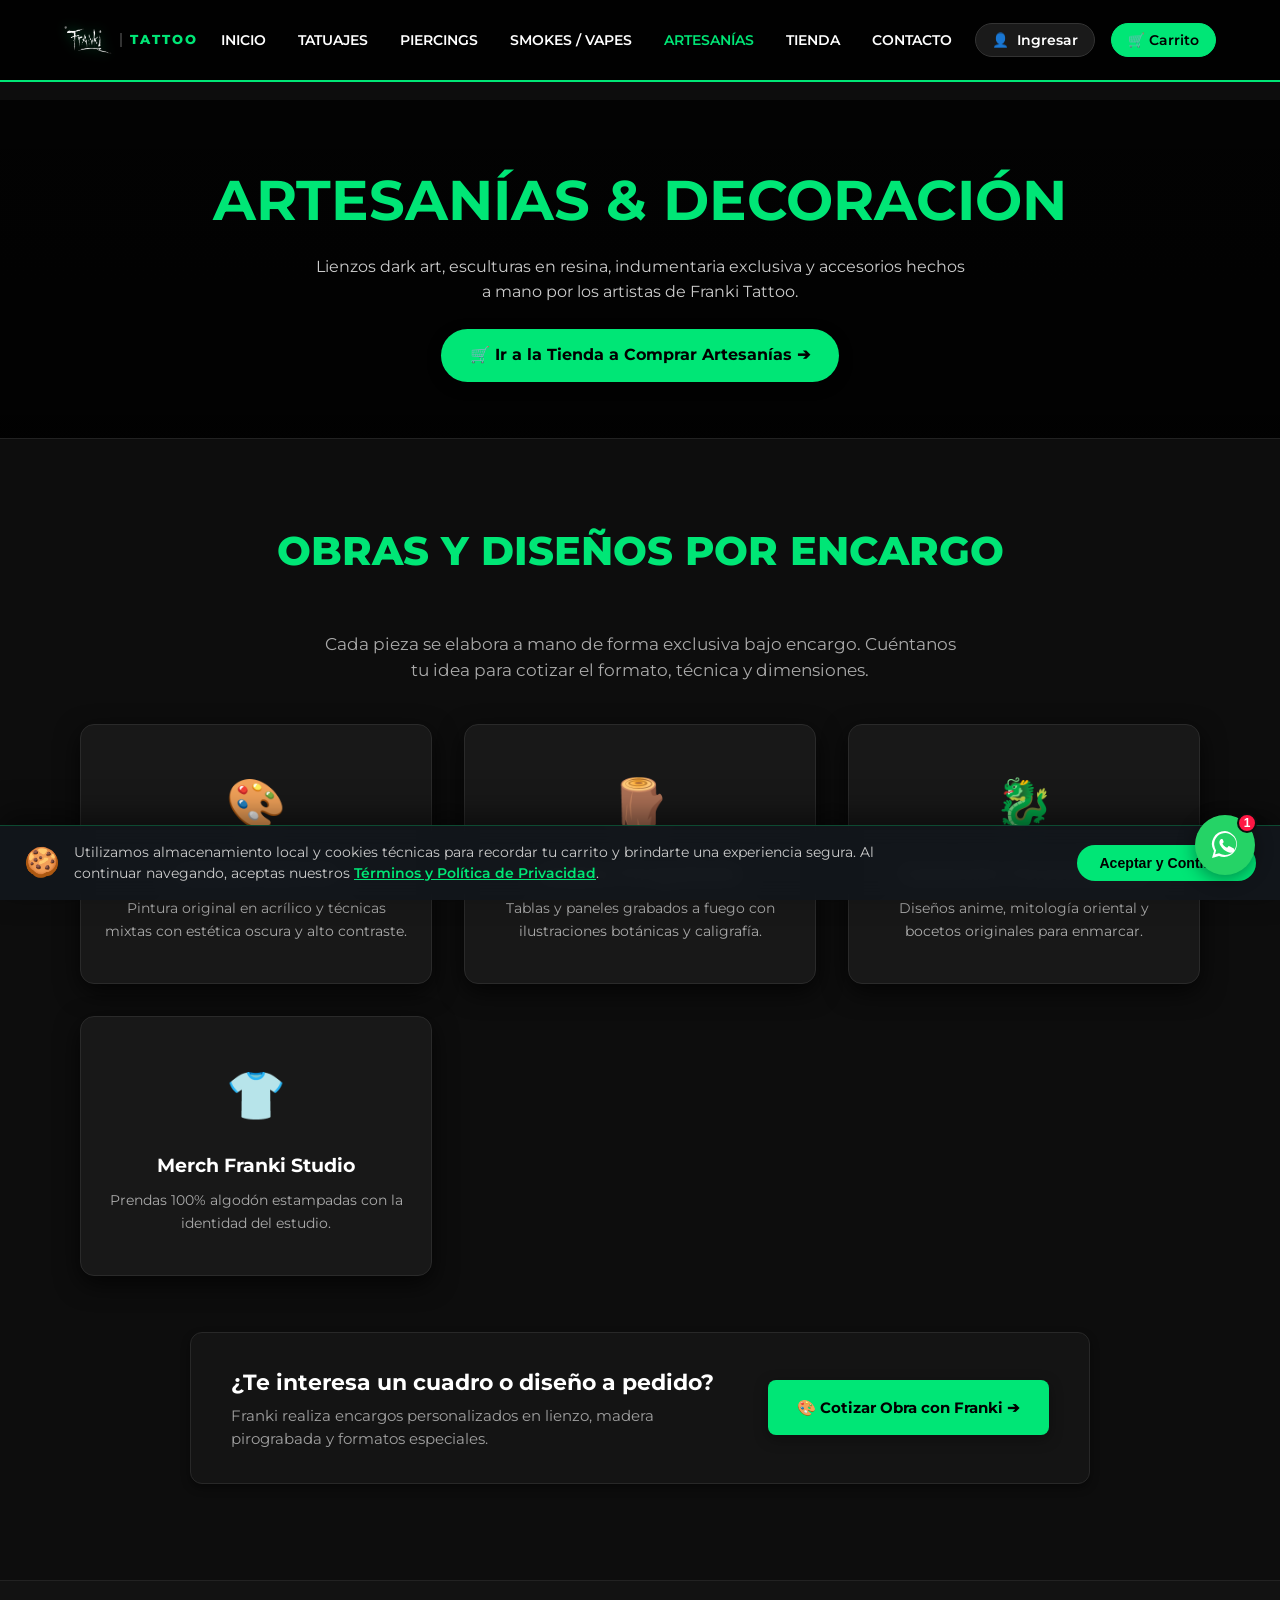
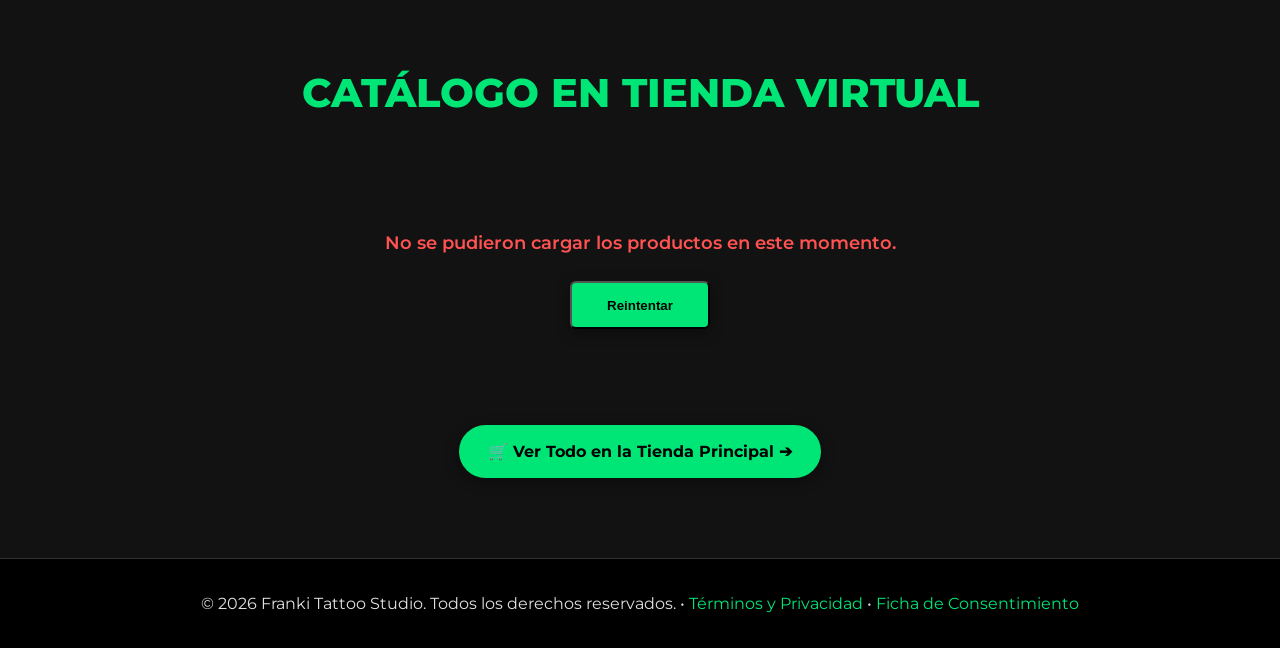
==== wwwroot/artesanias.html @ 36cd2979 "feat: initial commit for dedicated Frankie Tattoo Studio repository" ====
<!DOCTYPE html>
<html lang="es">
<head>
    <meta charset="UTF-8">
    <meta name="viewport" content="width=device-width, initial-scale=1.0">
    <meta name="referrer" content="no-referrer">
    <title>Artesanías & Colección | Franki Tattoo Ibarra</title>
    <meta name="description" content="Artesanías exclusivas en Ibarra: lienzos dark art, esculturas en resina, indumentaria y piezas de colección creadas a mano por Franki Tattoo.">
    
    <meta property="og:type" content="website">
    <meta property="og:title" content="Artesanías & Colección | Franki Tattoo Ibarra">
    <meta property="og:description" content="Lienzos dark art, esculturas en resina y accesorios de autor en Ibarra, Ecuador.">
    <meta property="og:image" content="https://franki-tattoo.onrender.com/images/franki-logo.jpg">
    <meta property="og:url" content="https://franki-tattoo.onrender.com/artesanias.html">
    <meta name="twitter:card" content="summary_large_image">

    <link rel="icon" type="image/jpeg" href="images/franki-logo.jpg">
    <link href="https://fonts.googleapis.com/css2?family=Montserrat:wght@400;600;700;800&display=swap" rel="stylesheet">
    <link rel="stylesheet" href="css/public.css?v=13">
    <style>
        .page-header {
            margin-top: 100px;
            text-align: center;
            padding: 3.5rem 1rem;
            background: linear-gradient(rgba(0,0,0,0.85), rgba(0,0,0,0.92)), #121212;
            border-bottom: 1px solid #222;
        }
        .page-header h1 {
            color: #00e676;
            font-size: 3.5rem;
            text-transform: uppercase;
        }
        @media (max-width: 768px) {
            .page-header { margin-top: 70px; padding: 2rem 1rem; }
            .page-header h1 { font-size: 2.2rem; }
        }
    </style>
</head>
<body>

    <header>
        <a href="index.html" class="logo">
            <img src="images/franki-logo-transparent.png" alt="Franki Tattoo" class="logo-img" />
            <span class="logo-badge">Tattoo</span>
        </a>
        
        <div class="header-actions-mobile">
            <button id="ft-nav-user-btn-mobile" class="nav-action-btn user-btn" title="Iniciar sesión" aria-label="Mi Cuenta">
                <span class="ft-user-icon">👤</span>
            </button>
            <button id="ft-nav-cart-btn-mobile" class="nav-action-btn cart-btn" aria-label="Carrito" onclick="Cart.openDrawer()">
                🛒 <span class="ft-cart-badge" style="display:none;">0</span>
            </button>
            <button class="menu-toggle" aria-label="Abrir menú" aria-expanded="false">☰</button>
        </div>

        <nav>
            <ul>
                <li><a href="index.html">Inicio</a></li>
                <li><a href="tatuajes.html">Tatuajes</a></li>
                <li><a href="piercings.html">Piercings</a></li>
                <li><a href="vapes.html">Smokes / Vapes</a></li>
                <li><a href="artesanias.html" style="color:#00e676;">Artesanías</a></li>
                <li><a href="tienda.html">Tienda</a></li>
                <li><a href="index.html#contacto">Contacto</a></li>
            </ul>
        </nav>

        <div class="header-actions-desktop">
            <button id="ft-nav-user-btn" class="nav-action-btn user-btn" title="Iniciar sesión">
                <span class="ft-user-icon">👤</span>
                <span class="ft-user-name">Ingresar</span>
            </button>
            <button id="ft-nav-cart-btn" class="nav-action-btn cart-btn" title="Ver Carrito" onclick="Cart.openDrawer()">
                🛒 Carrito <span id="ft-nav-cart-badge" class="ft-cart-badge" style="display:none;">0</span>
            </button>
        </div>
    </header>

    <div class="page-header">
        <h1>Artesanías & Decoración</h1>
        <p style="color: #ccc; max-width: 650px; margin: 0.5rem auto 0;">
            Lienzos dark art, esculturas en resina, indumentaria exclusiva y accesorios hechos a mano por los artistas de Franki Tattoo.
        </p>
        <div style="margin-top: 1.5rem;">
            <a href="tienda.html?cat=Artesania" class="btn-store-cta">
                🛒 Ir a la Tienda a Comprar Artesanías ➔
            </a>
        </div>
    </div>

    <!-- Obras y Arte de Franki -->
    <section>
        <h2 class="section-title">Obras y Diseños por Encargo</h2>
        <p style="text-align: center; color: #aaa; max-width: 650px; margin: 0 auto 2.5rem; font-size: 1.05rem;">
            Cada pieza se elabora a mano de forma exclusiva bajo encargo. Cuéntanos tu idea para cotizar el formato, técnica y dimensiones.
        </p>
        <div class="gallery">
            <div class="item-card" style="background: #181818; border: 1px solid #2a2a2a; border-radius: 14px; padding: 2.5rem 1.5rem; text-align: center;">
                <div style="font-size: 3rem; margin-bottom: 1rem;">🎨</div>
                <h3 style="margin-bottom: 0.5rem; font-size: 1.2rem; color: #fff;">Lienzos Dark Art</h3>
                <p style="color: #aaa; font-size: 0.9rem; margin: 0;">Pintura original en acrílico y técnicas mixtas con estética oscura y alto contraste.</p>
            </div>

            <div class="item-card" style="background: #181818; border: 1px solid #2a2a2a; border-radius: 14px; padding: 2.5rem 1.5rem; text-align: center;">
                <div style="font-size: 3rem; margin-bottom: 1rem;">🪵</div>
                <h3 style="margin-bottom: 0.5rem; font-size: 1.2rem; color: #fff;">Madera Pirograbada</h3>
                <p style="color: #aaa; font-size: 0.9rem; margin: 0;">Tablas y paneles grabados a fuego con ilustraciones botánicas y caligrafía.</p>
            </div>

            <div class="item-card" style="background: #181818; border: 1px solid #2a2a2a; border-radius: 14px; padding: 2.5rem 1.5rem; text-align: center;">
                <div style="font-size: 3rem; margin-bottom: 1rem;">🐉</div>
                <h3 style="margin-bottom: 0.5rem; font-size: 1.2rem; color: #fff;">Ilustración Personalizada</h3>
                <p style="color: #aaa; font-size: 0.9rem; margin: 0;">Diseños anime, mitología oriental y bocetos originales para enmarcar.</p>
            </div>

            <div class="item-card" style="background: #181818; border: 1px solid #2a2a2a; border-radius: 14px; padding: 2.5rem 1.5rem; text-align: center;">
                <div style="font-size: 3rem; margin-bottom: 1rem;">👕</div>
                <h3 style="margin-bottom: 0.5rem; font-size: 1.2rem; color: #fff;">Merch Franki Studio</h3>
                <p style="color: #aaa; font-size: 0.9rem; margin: 0;">Prendas 100% algodón estampadas con la identidad del estudio.</p>
            </div>
        </div>

        <div class="appointment-cta-banner" style="margin-top: 3.5rem;">
            <div class="cta-content">
                <h3>¿Te interesa un cuadro o diseño a pedido?</h3>
                <p>Franki realiza encargos personalizados en lienzo, madera pirograbada y formatos especiales.</p>
            </div>
            <a href="https://wa.me/593991548585?text=Hola%20Franki,%20quiero%20consultar%20por%20un%20cuadro%20o%20diseño%20personalizado" target="_blank" rel="noopener" class="btn btn-cta-main">
                🎨 Cotizar Obra con Franki ➔
            </a>
        </div>
    </section>

    <!-- Galería Dinámica Tienda -->
    <section style="background-color: #121212; border-top: 1px solid #222;">
        <h2 class="section-title">Catálogo en Tienda Virtual</h2>
        <div class="gallery" id="tienda-products-container">
            <p style="grid-column: 1 / -1; text-align: center; color: #888;">Cargando inventario de artesanías...</p>
        </div>

        <div style="text-align: center; margin-top: 3rem;">
            <a href="tienda.html?cat=Artesania" class="btn-store-cta">
                🛒 Ver Todo en la Tienda Principal ➔
            </a>
        </div>
    </section>

    <footer>
        <p>&copy; 2026 Franki Tattoo Studio. Todos los derechos reservados. • <a href="privacidad-terminos.html" style="color:#00e676; text-decoration:none;">Términos y Privacidad</a> • <a href="consentimiento.html" style="color:#00e676; text-decoration:none;">Ficha de Consentimiento</a></p>
    </footer>

    <!-- Scripts -->
    <script src="js/nav.js?v=2"></script>
    <script src="js/chatbot.js?v=3"></script>
    <script src="js/auth-modal.js"></script>
    <script src="js/cart.js"></script>
    <script src="js/store.js"></script>
    <script src="js/lightbox.js?v=1"></script>
    <script>
        document.addEventListener("DOMContentLoaded", () => {
            Store.renderStore("Artesania", "tienda-products-container");
        });
    </script>
</body>
</html>
---- wwwroot/css/public.css ----
* {
  margin: 0;
  padding: 0;
  box-sizing: border-box;
}

::selection {
  background: #00e676;
  color: #000;
}

:focus-visible {
  outline: 2px solid #00e676;
  outline-offset: 2px;
}

::-webkit-scrollbar {
  width: 8px;
}
::-webkit-scrollbar-track {
  background: #0d0d0d;
}
::-webkit-scrollbar-thumb {
  background: #262626;
  border-radius: 4px;
}
::-webkit-scrollbar-thumb:hover {
  background: #00e676;
}

body {
  font-family: 'Montserrat', sans-serif;
  background-color: #0d0d0d;
  color: #e0e0e0;
  line-height: 1.6;
}

/* Header & Nav */
header {
  background-color: rgba(0, 0, 0, 0.92);
  padding: 1rem 5%;
  display: flex;
  justify-content: space-between;
  align-items: center;
  position: fixed;
  width: 100%;
  top: 0;
  z-index: 1000;
  border-bottom: 2px solid #00e676;
}

.logo {
  display: flex;
  align-items: center;
  gap: 0.5rem;
  text-decoration: none;
  color: #fff;
  transition: opacity 0.2s ease;
}
.logo:hover {
  opacity: 0.9;
}
.logo-img {
  height: 48px;
  width: auto;
  max-width: 130px;
  object-fit: contain;
  display: block;
  filter: drop-shadow(0 0 6px rgba(0, 230, 118, 0.45));
  transition: transform 0.3s ease, filter 0.3s ease;
}
.logo:hover .logo-img {
  transform: scale(1.05);
  filter: drop-shadow(0 0 12px rgba(0, 230, 118, 0.8));
}
.logo-badge {
  font-size: 0.82rem;
  font-weight: 800;
  color: #00e676;
  letter-spacing: 2px;
  text-transform: uppercase;
  border-left: 2px solid #333;
  padding-left: 0.5rem;
  line-height: 1;
}

nav ul {
  list-style: none;
  display: flex;
  gap: 2rem;
}

nav a {
  color: #fff;
  text-decoration: none;
  font-weight: 600;
  text-transform: uppercase;
  font-size: 0.9rem;
  transition: color 0.3s;
}

nav a:hover {
  color: #00e676;
}

/* Hero Section with Ken Burns Cinematic Camera Effect */
.hero {
  position: relative;
  height: 100vh;
  display: flex;
  flex-direction: column;
  justify-content: center;
  align-items: center;
  text-align: center;
  padding: 0 20px;
  overflow: hidden;
}

.hero::before {
  content: '';
  position: absolute;
  top: 0;
  left: 0;
  width: 100%;
  height: 100%;
  background: linear-gradient(rgba(0, 0, 0, 0.65), rgba(0, 0, 0, 0.8)),
              url('https://images.unsplash.com/photo-1598371839696-5c5bb00bdc28?auto=format&fit=crop&q=80&w=2000') center / cover no-repeat;
  z-index: 1;
  transform: scale(1);
  animation: kenBurnsHero 24s ease-in-out infinite alternate;
  will-change: transform;
}

.hero > * {
  position: relative;
  z-index: 2;
}

@keyframes kenBurnsHero {
  0% {
    transform: scale(1) translate(0, 0);
  }
  50% {
    transform: scale(1.12) translate(-1.5%, -1%);
  }
  100% {
    transform: scale(1.06) translate(1.5%, 0.8%);
  }
}

@media (prefers-reduced-motion: reduce) {
  .hero::before {
    animation: none;
  }
}

.hero h1 {
  font-size: 4rem;
  color: #fff;
  text-transform: uppercase;
  font-weight: 800;
  margin-bottom: 1rem;
  text-shadow: 0 4px 20px rgba(0, 0, 0, 0.9);
}

.hero h1 span {
  color: #00e676;
}

.hero p {
  font-size: 1.2rem;
  color: #ccc;
  margin-bottom: 2rem;
  max-width: 600px;
}

.btn {
  display: inline-block;
  padding: 0.9rem 2.2rem;
  background-color: #00e676;
  color: #000;
  text-decoration: none;
  font-weight: 700;
  border-radius: 6px;
  box-shadow: 0 4px 14px rgba(0, 0, 0, 0.35);
  transition: all 0.25s ease;
}

.btn:hover {
  background-color: #00c853;
  box-shadow: 0 6px 20px rgba(0, 0, 0, 0.55);
  transform: translateY(-2px);
}

/* Sections General */
section {
  padding: 5rem 5%;
}

.section-title {
  text-align: center;
  font-size: 2.5rem;
  margin-bottom: 3rem;
  color: #00e676;
  text-transform: uppercase;
  font-weight: 800;
}

/* Grid Galleries & Tarjetas Unificadas */
.gallery {
  display: grid;
  grid-template-columns: repeat(auto-fill, minmax(280px, 1fr));
  gap: 2rem;
  max-width: 1200px;
  margin: 0 auto;
  padding: 0 1rem;
}

/* 1. Items de Galería de Fotos (Portafolio / Inicio) - Cuadritos Premium */
.gallery-item {
  position: relative;
  overflow: hidden;
  border-radius: 16px;
  border: 1px solid rgba(255, 255, 255, 0.14);
  background: #0d0d0d;
  width: 100%;
  aspect-ratio: 1 / 1;
  display: block;
  text-decoration: none;
  box-shadow: 0 8px 24px rgba(0, 0, 0, 0.7);
  cursor: pointer;
  -webkit-tap-highlight-color: transparent;
  transition: transform 0.35s cubic-bezier(0.16, 1, 0.3, 1), 
              border-color 0.3s ease, 
              box-shadow 0.35s ease;
  will-change: transform;
}

.gallery-item:hover,
.gallery-item:active,
.gallery-item.is-active {
  transform: scale(1.07);
  z-index: 10;
  border-color: #00e676;
  box-shadow: 0 20px 45px rgba(0, 0, 0, 0.85), 0 0 25px rgba(0, 230, 118, 0.35);
}

.gallery-item img,
.gallery-item image {
  width: 100%;
  height: 100%;
  object-fit: cover;
  object-position: center;
  display: block;
  filter: brightness(1.02) contrast(1.06);
  transition: transform 0.6s cubic-bezier(0.16, 1, 0.3, 1), filter 0.4s ease;
}

.gallery-item:hover img,
.gallery-item:hover image,
.gallery-item.is-active img,
.gallery-item.is-active image {
  transform: scale(1.08);
  filter: brightness(1.1) contrast(1.1);
}

/* El texto abajo: más sutil y limpio para que la imagen sea la protagonista */
.gallery-overlay {
  position: absolute;
  bottom: 0;
  left: 0;
  right: 0;
  background: linear-gradient(to top, rgba(0, 0, 0, 0.85) 0%, rgba(0, 0, 0, 0.35) 50%, transparent 100%);
  padding: 2.5rem 1.25rem 0.9rem;
  transform: translateY(0);
  transition: all 0.3s ease;
  pointer-events: none;
}

.gallery-overlay h3 {
  color: #ffffff;
  font-size: 1.1rem;
  font-weight: 700;
  margin: 0;
  letter-spacing: 0.3px;
  text-shadow: 0 2px 6px rgba(0, 0, 0, 0.9);
  display: flex;
  align-items: center;
  gap: 0.45rem;
}

.gallery-overlay h3::before {
  content: "•";
  color: #00e676;
  font-size: 1.3rem;
  line-height: 1;
}

/* 2. Tarjetas de Portafolio y Productos (.item-card) - Cuadro que se agrande */
.item-card {
  background: #121212;
  border: 1px solid rgba(255, 255, 255, 0.14);
  border-radius: 16px;
  overflow: hidden;
  position: relative;
  display: flex;
  flex-direction: column;
  box-shadow: 0 8px 24px rgba(0, 0, 0, 0.7);
  cursor: pointer;
  -webkit-tap-highlight-color: transparent;
  transition: transform 0.35s cubic-bezier(0.16, 1, 0.3, 1), 
              border-color 0.3s ease, 
              box-shadow 0.35s ease;
  will-change: transform;
}

.item-card:hover,
.item-card:active,
.item-card.is-active {
  transform: scale(1.07);
  z-index: 10;
  border-color: #00e676;
  box-shadow: 0 20px 45px rgba(0, 0, 0, 0.85), 0 0 25px rgba(0, 230, 118, 0.35);
}

.item-card img,
.item-card video {
  width: 100%;
  aspect-ratio: 1 / 1;
  object-fit: cover !important;
  object-position: center !important;
  display: block;
  background: #0a0a0a;
  filter: brightness(1.02) contrast(1.06);
  transition: transform 0.6s cubic-bezier(0.16, 1, 0.3, 1), filter 0.4s ease;
}

.item-card:hover img,
.item-card:hover video,
.item-card.is-active img,
.item-card.is-active video {
  transform: scale(1.05);
  filter: brightness(1.08) contrast(1.1);
}

.item-info {
  padding: 1.15rem 1rem;
  display: flex;
  flex-direction: column;
  flex: 1;
  text-align: center;
  background: #121212;
}

.item-info h3 {
  color: #fff;
  font-size: 1.15rem;
  font-weight: 700;
  margin-bottom: 0.4rem;
  line-height: 1.3;
}

.item-info p {
  color: #aaa;
  font-size: 0.88rem;
  line-height: 1.45;
  margin-bottom: 0.5rem;
  flex: 1;
}

/* Banner de Llamada a la Acción para Citas Unificadas */
.appointment-cta-banner {
  max-width: 900px;
  margin: 3rem auto 1rem auto;
  background: #141414;
  border: 1px solid #282828;
  border-radius: 12px;
  padding: 2rem 2.5rem;
  display: flex;
  align-items: center;
  justify-content: space-between;
  gap: 2rem;
  box-shadow: 0 4px 8px rgba(0, 0, 0, 0.4);
  transition: transform 0.3s ease, border-color 0.3s ease, box-shadow 0.3s ease;
}

.appointment-cta-banner:hover {
  border-color: #00e676;
  box-shadow: 0 6px 14px rgba(0, 0, 0, 0.6);
}

.appointment-cta-banner .cta-content {
  text-align: left;
  flex: 1;
}

.appointment-cta-banner .cta-content h3 {
  color: #fff;
  font-size: 1.35rem;
  font-weight: 700;
  margin-bottom: 0.4rem;
}

.appointment-cta-banner .cta-content p {
  color: #a0a0a0;
  font-size: 0.95rem;
  line-height: 1.5;
  margin: 0;
}

.appointment-cta-banner .btn-cta-main {
  flex-shrink: 0;
  padding: 0.95rem 1.8rem;
  font-size: 0.95rem;
  font-weight: 700;
  background-color: #00e676;
  color: #000;
  border: none;
  border-radius: 8px;
  cursor: pointer;
  box-shadow: 0 4px 14px rgba(0, 0, 0, 0.35);
  transition: all 0.25s ease;
  white-space: nowrap;
}

.appointment-cta-banner .btn-cta-main:hover {
  background-color: #00c853;
  box-shadow: 0 6px 20px rgba(0, 0, 0, 0.55);
  transform: translateY(-2px);
}

@media (max-width: 768px) {
  .appointment-cta-banner {
    flex-direction: column;
    text-align: center;
    padding: 1.75rem 1.5rem;
    margin: 2rem 1rem 1rem 1rem;
  }

  .appointment-cta-banner .cta-content {
    text-align: center;
  }

  .appointment-cta-banner .btn-cta-main {
    width: 100%;
  }
}

/* Map & Contact */
.contact-container {
  display: flex;
  flex-wrap: wrap;
  gap: 3rem;
  background: #121212;
  padding: 3rem;
  border-radius: 12px;
  border: 1px solid #333;
}

.contact-info {
  flex: 1;
  min-width: 300px;
}

.contact-info h3 {
  font-size: 1.5rem;
  color: #00e676;
  margin-bottom: 1.5rem;
}

.contact-info p {
  margin-bottom: 1rem;
  font-size: 1.1rem;
  display: flex;
  align-items: center;
  gap: 10px;
}

.social-links {
  margin-top: 2rem;
  display: flex;
  gap: 1rem;
}

.social-links a {
  display: inline-block;
  padding: 0.8rem 1.5rem;
  background: #1a1a1a;
  color: #00e676;
  text-decoration: none;
  font-weight: bold;
  border: 1px solid #00e676;
  border-radius: 4px;
  transition: all 0.3s ease;
}

.social-links a:hover {
  background: #00e676;
  color: #000;
}

.map {
  flex: 1;
  min-width: 300px;
  border-radius: 8px;
  overflow: hidden;
  border: 2px solid #00e676;
}

/* Footer */
footer {
  text-align: center;
  padding: 2rem;
  background: #000;
  border-top: 1px solid #333;
}

.admin-link {
  color: #666;
  text-decoration: none;
  font-size: 0.8rem;
  margin-top: 1rem;
  display: inline-block;
}

.admin-link:hover {
  color: #00e676;
}

.menu-toggle {
  display: none;
  background: none;
  border: none;
  color: #00e676;
  font-size: 1.8rem;
  cursor: pointer;
  line-height: 1;
  padding: 0.25rem 0.5rem;
}

@media (max-width: 768px) {
  .hero h1 { font-size: 2.5rem; }
  .hero p { font-size: 1rem; }

  .menu-toggle {
    display: block;
  }

  header {
    flex-wrap: wrap;
  }

  header nav {
    order: 3;
    width: 100%;
    display: grid;
    grid-template-rows: 0fr;
    transition: grid-template-rows 0.3s cubic-bezier(0.16, 1, 0.3, 1), opacity 0.25s ease;
    opacity: 0;
  }

  header nav > ul {
    overflow: hidden;
  }

  header nav.open {
    grid-template-rows: 1fr;
    opacity: 1;
  }

  nav ul {
    flex-direction: column;
    gap: 0;
    padding-top: 0.5rem;
  }

  nav ul li {
    padding: 0.85rem 0;
    border-top: 1px solid #222;
  }

  .section-title {
    font-size: 1.8rem;
  }

  section {
    padding: 3rem 5%;
  }

  .contact-container {
    padding: 1.5rem;
  }

  .gallery-item img {
    height: 220px;
  }

  .whatsapp-float {
    width: 52px;
    height: 52px;
    bottom: 20px;
    right: 20px;
  }
}
.price-tag { position: absolute; top: 15px; right: 15px; background: #00e676; color: #000; padding: 5px 15px; border-radius: 20px; font-weight: 800; font-size: 1.1rem; z-index: 10; box-shadow: 0 4px 10px rgba(0,0,0,0.5); }
.whatsapp-float { position: fixed; width: 60px; height: 60px; bottom: 30px; right: 30px; background-color: #25d366; color: #FFF; border-radius: 50px; text-align: center; box-shadow: 0 4px 10px rgba(0,0,0,0.5); z-index: 1000; display: flex; align-items: center; justify-content: center; text-decoration: none; transition: transform 0.3s ease; }
.whatsapp-float:hover { transform: scale(1.1); color: #FFF; }
/* =========================================================
   COMPONENTES NUEVOS: NAVBAR ACTIONS, CHATBOT, CARRITO, 
   CHECKOUT, AUTH MODAL Y TIENDA DINÁMICA
   ========================================================= */

/* Utilidades */
.ft-hidden { display: none !important; }
.ft-text-center { text-align: center; }
.ft-text-danger { color: #ff5252 !important; }

/* Botones y acciones del Header */
.header-actions-desktop {
  display: flex;
  align-items: center;
  gap: 1rem;
}
.header-actions-mobile {
  display: none;
  align-items: center;
  gap: 0.75rem;
}

.nav-action-btn {
  background: #1a1a1a;
  border: 1px solid #333;
  color: #fff;
  padding: 0.5rem 1rem;
  border-radius: 20px;
  font-family: inherit;
  font-size: 0.85rem;
  font-weight: 600;
  cursor: pointer;
  display: inline-flex;
  align-items: center;
  gap: 0.5rem;
  position: relative;
  transition: all 0.3s ease;
}
.nav-action-btn:hover {
  border-color: #00e676;
  background: #222;
  color: #00e676;
}
.nav-action-btn.cart-btn {
  background: #00e676;
  color: #000;
  border-color: #00e676;
}
.nav-action-btn.cart-btn:hover {
  background: #00c853;
  color: #000;
}

.ft-cart-badge {
  background: #ff1744;
  color: #fff;
  font-size: 0.75rem;
  font-weight: 800;
  padding: 2px 7px;
  border-radius: 10px;
  line-height: 1;
}

.cart-btn .ft-cart-badge {
  background: #000;
  color: #00e676;
}

/* Dropdown Usuario */
.ft-user-dropdown {
  position: absolute;
  top: 100%;
  right: 0;
  margin-top: 0.5rem;
  background: #181818;
  border: 1px solid #333;
  border-radius: 8px;
  min-width: 220px;
  box-shadow: 0 10px 25px rgba(0,0,0,0.8);
  z-index: 1001;
  overflow: hidden;
}
.ft-user-dropdown-header {
  padding: 0.75rem 1rem;
  border-bottom: 1px solid #282828;
  display: flex;
  flex-direction: column;
}
.ft-user-dropdown-header strong { color: #fff; font-size: 0.9rem; }
.ft-user-dropdown-header small { color: #888; font-size: 0.8rem; word-break: break-all; }
.ft-badge-admin {
  display: inline-block;
  align-self: flex-start;
  margin-top: 0.35rem;
  background: rgba(255, 215, 0, 0.15);
  color: #ffd700;
  border: 1px solid rgba(255, 215, 0, 0.35);
  font-size: 0.72rem;
  font-weight: 700;
  padding: 2px 8px;
  border-radius: 12px;
  text-transform: uppercase;
  letter-spacing: 0.5px;
}
.ft-dropdown-item {
  width: 100%;
  text-align: left;
  background: none;
  border: none;
  padding: 0.75rem 1rem;
  color: #eee;
  cursor: pointer;
  font-family: inherit;
  font-size: 0.85rem;
  transition: background 0.2s, color 0.2s;
  display: flex;
  align-items: center;
  gap: 0.5rem;
  text-decoration: none;
  box-sizing: border-box;
}
.ft-dropdown-item:hover { background: #252525; }
.ft-dropdown-item.ft-text-admin {
  color: #ffd700;
  font-weight: 700;
  background: rgba(255, 215, 0, 0.06);
  border-bottom: 1px solid #282828;
}
.ft-dropdown-item.ft-text-admin:hover {
  background: rgba(255, 215, 0, 0.16);
  color: #fff;
}

.nav-action-btn.admin-btn {
  border-color: #ffd700;
  background: rgba(255, 215, 0, 0.12);
  color: #ffd700;
}
.nav-action-btn.admin-btn:hover {
  border-color: #ffe066;
  background: rgba(255, 215, 0, 0.22);
  color: #fff;
}

/* CHATBOT INTERACTIVO WHATSAPP */
#ft-chatbot-container {
  position: fixed;
  bottom: 25px;
  right: 25px;
  z-index: 9999;
}

.ft-chat-toggle-btn {
  width: 60px;
  height: 60px;
  border-radius: 50%;
  background: #25d366;
  color: #fff;
  border: none;
  box-shadow: 0 4px 18px rgba(0, 0, 0, 0.4);
  cursor: pointer;
  display: flex;
  align-items: center;
  justify-content: center;
  position: relative;
  transition: transform 0.3s ease, box-shadow 0.3s ease;
}
.ft-chat-toggle-btn:hover {
  transform: scale(1.08);
  box-shadow: 0 6px 24px rgba(0, 0, 0, 0.6);
}
.ft-chat-badge {
  position: absolute;
  top: -2px;
  right: -2px;
  background: #ff1744;
  color: #fff;
  font-size: 0.75rem;
  font-weight: 800;
  width: 20px;
  height: 20px;
  border-radius: 50%;
  display: flex;
  align-items: center;
  justify-content: center;
  border: 2px solid #0d0d0d;
}

.ft-chat-window {
  position: absolute;
  bottom: 75px;
  right: 0;
  width: 360px;
  max-width: calc(100vw - 30px);
  height: 520px;
  max-height: calc(100vh - 120px);
  background: #141414;
  border: 1px solid #2a2a2a;
  border-radius: 16px;
  box-shadow: 0 15px 40px rgba(0,0,0,0.85);
  display: flex;
  flex-direction: column;
  overflow: hidden;
  animation: ftPopUp 0.3s cubic-bezier(0.16, 1, 0.3, 1);
}

@keyframes ftPopUp {
  from { opacity: 0; transform: translateY(20px) scale(0.95); }
  to { opacity: 1; transform: translateY(0) scale(1); }
}

.ft-chat-header {
  background: #1b1b1b;
  border-bottom: 2px solid #00e676;
  padding: 0.85rem 1rem;
  display: flex;
  align-items: center;
  justify-content: space-between;
}
.ft-chat-header-info {
  display: flex;
  align-items: center;
  gap: 0.75rem;
}
.ft-avatar {
  width: 38px;
  height: 38px;
  border-radius: 50%;
  background: #25d366;
  display: flex;
  align-items: center;
  justify-content: center;
  font-size: 1.2rem;
  color: #fff;
}
.ft-chat-header h4 {
  color: #fff;
  font-size: 0.95rem;
  margin: 0;
}
.ft-status {
  font-size: 0.75rem;
  color: #aaa;
  display: flex;
  align-items: center;
  gap: 4px;
}
.ft-dot {
  width: 7px;
  height: 7px;
  border-radius: 50%;
  background: #00e676;
  display: inline-block;
}
.ft-chat-close-btn {
  background: none;
  border: none;
  color: #888;
  font-size: 1.2rem;
  cursor: pointer;
  padding: 4px;
}
.ft-chat-close-btn:hover { color: #fff; }

.ft-chat-messages {
  flex: 1;
  padding: 1rem;
  overflow-y: auto;
  display: flex;
  flex-direction: column;
  gap: 0.75rem;
}

.ft-msg {
  max-width: 82%;
  padding: 0.7rem 0.9rem;
  border-radius: 12px;
  font-size: 0.88rem;
  line-height: 1.45;
  word-break: break-word;
}
.ft-msg-bot {
  background: #222;
  color: #e5e5e5;
  align-self: flex-start;
  border-bottom-left-radius: 2px;
  border: 1px solid #333;
}
.ft-msg-bot strong { color: #00e676; }
.ft-msg-user {
  background: #00c853;
  color: #000;
  font-weight: 600;
  align-self: flex-end;
  border-bottom-right-radius: 2px;
}

.ft-options-list {
  display: flex;
  flex-direction: column;
  gap: 0.5rem;
  margin-top: 0.25rem;
}
.ft-opt-btn {
  background: #1b1b1b;
  border: 1px solid #00e676;
  color: #00e676;
  padding: 0.6rem 0.85rem;
  border-radius: 8px;
  font-family: inherit;
  font-size: 0.82rem;
  font-weight: 600;
  cursor: pointer;
  text-align: left;
  transition: all 0.2s;
}
.ft-opt-btn:hover {
  background: #00e676;
  color: #000;
}
.ft-opt-btn:disabled {
  opacity: 0.6;
  cursor: default;
}

.ft-chat-input-area {
  padding: 0.75rem;
  background: #1a1a1a;
  border-top: 1px solid #282828;
  display: flex;
  gap: 0.5rem;
}
.ft-chat-input-area input {
  flex: 1;
  background: #111;
  border: 1px solid #333;
  border-radius: 20px;
  padding: 0.5rem 1rem;
  color: #fff;
  font-family: inherit;
  font-size: 0.85rem;
  outline: none;
}
.ft-chat-input-area input:focus { border-color: #00e676; }
.ft-chat-btn-send {
  background: #00e676;
  border: none;
  width: 36px;
  height: 36px;
  border-radius: 50%;
  color: #000;
  font-weight: bold;
  cursor: pointer;
}

.ft-chat-cta-container {
  display: flex;
  flex-direction: column;
  gap: 0.5rem;
  margin-top: 0.5rem;
}
.ft-chat-whatsapp-launch-btn {
  display: block;
  background: #25d366;
  color: #fff;
  text-decoration: none;
  text-align: center;
  font-weight: 700;
  padding: 0.75rem;
  border-radius: 8px;
  font-size: 0.9rem;
  transition: background 0.3s;
}
.ft-chat-whatsapp-launch-btn:hover { background: #1ebc59; }
.ft-chat-restart-btn {
  background: none;
  border: 1px solid #444;
  color: #aaa;
  padding: 0.5rem;
  border-radius: 8px;
  cursor: pointer;
  font-family: inherit;
  font-size: 0.75rem;
}
.ft-chat-restart-btn:hover { color: #fff; border-color: #666; }

/* Banner de Aviso de Precios / Cotización */
.pricing-notice-banner {
  max-width: 850px;
  margin: 1.5rem auto 2.5rem auto;
  background: rgba(0, 230, 118, 0.05);
  border: 1px solid rgba(0, 230, 118, 0.25);
  border-left: 4px solid #00e676;
  border-radius: 10px;
  padding: 1.1rem 1.4rem;
  display: flex;
  align-items: center;
  gap: 1rem;
  color: #d0d0d0;
  font-size: 0.92rem;
  line-height: 1.5;
  box-shadow: 0 4px 15px rgba(0,0,0,0.3);
}
.pricing-notice-banner .notice-icon {
  font-size: 1.8rem;
  flex-shrink: 0;
}
.pricing-notice-banner strong {
  color: #00e676;
  font-weight: 700;
}

/* DRAWER DEL CARRITO */
.ft-drawer {
  position: fixed;
  top: 0;
  left: 0;
  width: 100vw;
  height: 100vh;
  z-index: 10000;
  display: flex;
  justify-content: flex-end;
}
.ft-drawer-overlay {
  position: absolute;
  top: 0;
  left: 0;
  width: 100%;
  height: 100%;
  background: rgba(0,0,0,0.75);
  backdrop-filter: blur(3px);
}
.ft-drawer-content {
  position: relative;
  width: 420px;
  max-width: 100%;
  height: 100%;
  background: #141414;
  border-left: 1px solid #282828;
  display: flex;
  flex-direction: column;
  box-shadow: -10px 0 35px rgba(0,0,0,0.8);
  animation: ftSlideLeft 0.3s ease;
  z-index: 2;
}

@keyframes ftSlideLeft {
  from { transform: translateX(100%); }
  to { transform: translateX(0); }
}

.ft-drawer-header {
  padding: 1.25rem 1.5rem;
  border-bottom: 1px solid #252525;
  display: flex;
  align-items: center;
  justify-content: space-between;
}
.ft-drawer-header h3 {
  color: #fff;
  font-size: 1.2rem;
  margin: 0;
}
.ft-drawer-body {
  flex: 1;
  overflow-y: auto;
  padding: 1rem 1.5rem;
  display: flex;
  flex-direction: column;
  gap: 1rem;
}
.ft-drawer-footer {
  padding: 1.25rem 1.5rem;
  background: #181818;
  border-top: 1px solid #252525;
}

.ft-cart-empty {
  text-align: center;
  padding: 3rem 1rem;
  color: #888;
}
.ft-cart-empty p {
  color: #eee;
  font-size: 1.1rem;
  margin: 0.5rem 0;
  font-weight: 600;
}

.ft-cart-item-row {
  display: flex;
  align-items: center;
  gap: 1rem;
  background: #1a1a1a;
  border: 1px solid #282828;
  border-radius: 8px;
  padding: 0.75rem;
}
.ft-cart-item-img {
  width: 60px;
  height: 60px;
  border-radius: 6px;
  object-fit: cover;
  background: #000;
}
.ft-cart-item-info {
  flex: 1;
  min-width: 0;
}
.ft-cart-item-info h5 {
  color: #fff;
  font-size: 0.85rem;
  margin-bottom: 0.2rem;
  white-space: nowrap;
  overflow: hidden;
  text-overflow: ellipsis;
}
.ft-cart-price {
  color: #00e676;
  font-size: 0.8rem;
  font-weight: 600;
}
.ft-cart-item-controls {
  display: flex;
  align-items: center;
  gap: 0.4rem;
  margin-top: 0.35rem;
}
.ft-qty-btn {
  background: #252525;
  border: 1px solid #444;
  color: #fff;
  width: 24px;
  height: 24px;
  border-radius: 4px;
  cursor: pointer;
  line-height: 1;
}
.ft-qty-btn:hover { background: #00e676; color: #000; border-color: #00e676; }
.ft-qty-num {
  font-size: 0.85rem;
  font-weight: bold;
  min-width: 18px;
  text-align: center;
}
.ft-remove-item-btn {
  background: none;
  border: none;
  color: #777;
  cursor: pointer;
  padding: 2px 4px;
  margin-left: 0.5rem;
}
.ft-remove-item-btn:hover { color: #ff5252; }
.ft-cart-item-total {
  font-weight: 700;
  color: #fff;
  font-size: 0.95rem;
}

.ft-cart-summary {
  display: flex;
  justify-content: space-between;
  align-items: center;
  font-size: 1.1rem;
  color: #ddd;
  margin-bottom: 0.5rem;
}
.ft-cart-total-price {
  color: #00e676;
  font-size: 1.4rem;
  font-weight: 800;
}
.ft-cart-note {
  font-size: 0.75rem;
  color: #777;
  margin-bottom: 1rem;
}

/* MODALES GLOBALES */
.ft-modal-overlay {
  position: fixed;
  top: 0;
  left: 0;
  width: 100vw;
  height: 100vh;
  background: rgba(0,0,0,0.85);
  backdrop-filter: blur(4px);
  z-index: 10005;
  display: flex;
  align-items: center;
  justify-content: center;
  padding: 1rem;
}
.ft-modal-card {
  background: #161616;
  border: 1px solid #2a2a2a;
  border-radius: 12px;
  width: 100%;
  max-width: 440px;
  padding: 2rem;
  position: relative;
  box-shadow: 0 20px 50px rgba(0,0,0,0.9);
  max-height: 90vh;
  overflow-y: auto;
}
.ft-modal-card-lg {
  max-width: 800px;
}
.ft-modal-close {
  position: absolute;
  top: 15px;
  right: 15px;
  background: none;
  border: none;
  color: #777;
  font-size: 1.8rem;
  cursor: pointer;
  line-height: 1;
}
.ft-modal-close:hover { color: #fff; }

.ft-modal-header {
  text-align: center;
  margin-bottom: 1.5rem;
}
.ft-modal-header h3 {
  font-size: 1.6rem;
  color: #fff;
  text-transform: uppercase;
}
.ft-modal-header h3 span { color: #00e676; }
.ft-modal-subtitle {
  color: #888;
  font-size: 0.85rem;
  margin-top: 0.25rem;
}

/* CHECKOUT UI */
.ft-checkout-grid {
  display: grid;
  grid-template-columns: 1fr 1.15fr;
  gap: 2rem;
}
@media (max-width: 768px) {
  .ft-checkout-grid { grid-template-columns: 1fr; }
}

.ft-checkout-section h4 {
  color: #00e676;
  font-size: 1.05rem;
  margin-bottom: 1rem;
  border-bottom: 1px solid #282828;
  padding-bottom: 0.4rem;
}

.ft-checkout-auth-banner {
  background: #181818;
  border: 1px solid #2e2e2e;
  border-left: 3px solid #00e676;
  border-radius: 8px;
  padding: 0.7rem 1rem;
  margin-bottom: 1.25rem;
  font-size: 0.85rem;
  color: #bbb;
}

.ft-payment-methods {
  display: flex;
  flex-direction: column;
  gap: 0.5rem;
  margin-bottom: 1rem;
}
.ft-payment-tab {
  display: flex;
  align-items: center;
  gap: 0.75rem;
  padding: 0.75rem 1rem;
  background: #1e1e1e;
  border: 1px solid #333;
  border-radius: 8px;
  cursor: pointer;
  font-size: 0.88rem;
  font-weight: 600;
  transition: all 0.2s;
}
.ft-payment-tab.active {
  border-color: #00e676;
  background: #252525;
  color: #00e676;
}

.ft-pay-detail-box {
  background: #111;
  border: 1px solid #282828;
  border-radius: 8px;
  padding: 1rem;
  margin-bottom: 1rem;
}

.ft-bank-box p {
  font-size: 0.85rem;
  margin-bottom: 0.35rem;
  color: #ccc;
}
.ft-bank-notice {
  background: rgba(0, 230, 118, 0.08);
  border-left: 3px solid #00e676;
  padding: 0.6rem 0.8rem;
  font-size: 0.8rem;
  color: #bbb;
  border-radius: 4px;
  margin-bottom: 0.75rem;
  line-height: 1.35;
}
.ft-bank-row {
  display: flex;
  justify-content: space-between;
  align-items: center;
  padding: 0.4rem 0;
  border-bottom: 1px solid #222;
  font-size: 0.85rem;
}
.ft-bank-row:last-child {
  border-bottom: none;
}
.ft-bank-label {
  color: #888;
  margin-right: 0.4rem;
  font-size: 0.8rem;
}
.ft-btn-copy {
  background: #242424;
  color: #00e676;
  border: 1px solid #444;
  padding: 3px 8px;
  border-radius: 4px;
  font-size: 0.75rem;
  cursor: pointer;
  transition: all 0.2s;
  white-space: nowrap;
}
.ft-btn-copy:hover {
  background: #333;
  border-color: #00e676;
}
.ft-btn-copy.copied {
  background: #00e676;
  color: #000;
  font-weight: bold;
}
.ft-voucher-box {
  margin-top: 0.85rem;
  padding-top: 0.85rem;
  border-top: 1px dashed #333;
}
.ft-voucher-btn {
  display: inline-flex;
  align-items: center;
  gap: 0.4rem;
  background: #202020;
  border: 1px dashed #555;
  color: #ccc;
  padding: 6px 12px;
  border-radius: 6px;
  cursor: pointer;
  font-size: 0.8rem;
  transition: all 0.2s;
  margin-top: 0.35rem;
}
.ft-voucher-btn:hover {
  border-color: #00e676;
  color: #00e676;
  background: #282828;
}
.ft-voucher-preview {
  margin-top: 0.45rem;
  font-size: 0.8rem;
}
.ft-copyable {
  background: #222;
  padding: 2px 6px;
  border-radius: 4px;
  color: #00e676;
  font-family: monospace;
  font-weight: bold;
}

.ft-deuna-box {
  display: flex;
  align-items: center;
  gap: 1rem;
}
.ft-deuna-qr-mock {
  width: 90px;
  height: 90px;
  background: #ffd600;
  border-radius: 8px;
  display: flex;
  align-items: center;
  justify-content: center;
  flex-shrink: 0;
}
.ft-qr-visual {
  display: flex;
  flex-direction: column;
  align-items: center;
}
.ft-deuna-info p {
  font-size: 0.8rem;
  color: #ccc;
  margin-bottom: 0.2rem;
}

.ft-checkout-summary-box {
  background: #1e1e1e;
  padding: 1rem;
  border-radius: 8px;
  margin-top: 1rem;
}
.ft-chk-line {
  display: flex;
  justify-content: space-between;
  align-items: center;
}

.ft-order-summary-box {
  background: #1a1a1a;
  border: 1px solid #333;
  border-radius: 8px;
  padding: 1rem;
  text-align: left;
  font-size: 0.9rem;
  color: #ddd;
}
.ft-order-summary-box p { margin-bottom: 0.4rem; }

/* FORMULARIOS Y BOTONES GLOBALES */
.ft-auth-tabs {
  display: flex;
  border-bottom: 1px solid #333;
  margin-bottom: 1.5rem;
}
.ft-auth-tab {
  flex: 1;
  background: none;
  border: none;
  border-bottom: 2px solid transparent;
  color: #888;
  padding: 0.75rem;
  font-family: inherit;
  font-size: 0.9rem;
  font-weight: 700;
  cursor: pointer;
}
.ft-auth-tab.active {
  color: #00e676;
  border-bottom-color: #00e676;
}

.ft-form-group {
  margin-bottom: 1rem;
}
.ft-form-group label {
  display: block;
  font-size: 0.8rem;
  color: #aaa;
  margin-bottom: 0.35rem;
  font-weight: 600;
}
.ft-form-group input,
.ft-form-group select {
  width: 100%;
  background: #111;
  border: 1px solid #333;
  border-radius: 6px;
  padding: 0.65rem 0.85rem;
  color: #fff;
  font-family: inherit;
  font-size: 0.9rem;
  outline: none;
}
.ft-form-group input:focus,
.ft-form-group select:focus {
  border-color: #00e676;
}
.ft-form-row {
  display: grid;
  grid-template-columns: 1fr 1fr;
  gap: 0.75rem;
}

.ft-auth-alert {
  background: rgba(255, 82, 82, 0.15);
  border: 1px solid #ff5252;
  color: #ff8a80;
  padding: 0.75rem;
  border-radius: 6px;
  font-size: 0.85rem;
  margin-bottom: 1rem;
}

.ft-btn-primary {
  background: #00e676;
  color: #000;
  border: none;
  padding: 0.85rem 1.5rem;
  font-family: inherit;
  font-size: 0.95rem;
  font-weight: 800;
  text-transform: uppercase;
  border-radius: 6px;
  cursor: pointer;
  transition: background 0.3s;
}
.ft-btn-primary:hover { background: #00c853; }
.ft-btn-secondary {
  background: #252525;
  color: #fff;
  border: 1px solid #444;
  padding: 0.75rem 1.25rem;
  font-family: inherit;
  font-size: 0.88rem;
  font-weight: 600;
  border-radius: 6px;
  cursor: pointer;
}
.ft-btn-secondary:hover { background: #333; color: #fff; }
.ft-btn-whatsapp {
  background: #25d366;
  color: #fff;
  text-decoration: none;
  display: inline-block;
  padding: 0.85rem 1.5rem;
  font-family: inherit;
  font-size: 0.95rem;
  font-weight: 800;
  border-radius: 6px;
  text-align: center;
  transition: background 0.3s;
}
.ft-btn-whatsapp:hover { background: #1ebc59; }
.ft-btn-block { width: 100%; display: block; }

.ft-form-footer {
  text-align: center;
  margin-top: 1rem;
  font-size: 0.82rem;
  color: #888;
}
.ft-form-footer a { color: #00e676; text-decoration: none; }

/* TOAST NOTIFICACIONES */
.ft-toast {
  position: fixed;
  bottom: 25px;
  left: 50%;
  transform: translateX(-50%) translateY(50px);
  background: #1f1f1f;
  color: #00e676;
  border: 1px solid #00e676;
  padding: 0.75rem 1.5rem;
  border-radius: 30px;
  box-shadow: 0 10px 30px rgba(0,0,0,0.8);
  font-size: 0.9rem;
  font-weight: 600;
  z-index: 10010;
  opacity: 0;
  transition: all 0.3s ease;
  pointer-events: none;
}
.ft-toast.show {
  transform: translateX(-50%) translateY(0);
  opacity: 1;
}

/* CARDS DE PRODUCTOS TIENDA */
.ft-product-card {
  display: flex;
  flex-direction: column;
}
.ft-product-card .item-info {
  display: flex;
  flex-direction: column;
  flex: 1;
  text-align: left;
}
.ft-product-category {
  font-size: 0.72rem;
  color: #00e676;
  text-transform: uppercase;
  font-weight: 700;
  margin-bottom: 0.25rem;
  display: block;
}
.ft-stock-status {
  margin-top: auto;
  margin-bottom: 0.75rem;
  font-size: 0.78rem;
}
.ft-badge-in-stock {
  color: #00e676;
  font-weight: 600;
}
.ft-badge-out-stock {
  color: #ff5252;
  font-weight: 600;
}

.ft-card-actions {
  display: flex;
  gap: 0.5rem;
}
.ft-qty-selector {
  display: flex;
  align-items: center;
  background: #1a1a1a;
  border: 1px solid #333;
  border-radius: 4px;
}
.ft-card-qty-minus,
.ft-card-qty-plus {
  background: none;
  border: none;
  color: #fff;
  width: 28px;
  height: 34px;
  font-size: 1rem;
  cursor: pointer;
}
.ft-card-qty-minus:hover,
.ft-card-qty-plus:hover {
  color: #00e676;
}
.ft-card-qty-value {
  padding: 0 6px;
  font-size: 0.85rem;
  font-weight: bold;
}
.ft-btn-add-cart {
  flex: 1;
  padding: 0.5rem 0.75rem;
  font-size: 0.82rem;
}

.ft-loading-products {
  grid-column: 1 / -1;
  text-align: center;
  padding: 3rem 1rem;
  color: #888;
}
.ft-spinner {
  width: 40px;
  height: 40px;
  border: 3px solid #222;
  border-top-color: #00e676;
  border-radius: 50%;
  animation: ftSpin 0.8s linear infinite;
  margin: 0 auto 1rem;
}
@keyframes ftSpin {
  to { transform: rotate(360deg); }
}

@media (max-width: 768px) {
  .header-actions-desktop { display: none; }
  .header-actions-mobile { display: flex; }
}
/* =========================================================
   ESTILOS DE PLACEHOLDERS DE IMÁGENES Y FILTROS DE TIENDA
   ========================================================= */

.card-media {
  width: 100%;
  aspect-ratio: 1 / 1;
  position: relative;
  background: #181818;
  overflow: hidden;
  display: flex;
  align-items: center;
  justify-content: center;
}

.img-placeholder {
  width: 100%;
  aspect-ratio: 1 / 1;
  background: linear-gradient(145deg, #151515, #1f1f1f);
  display: flex;
  flex-direction: column;
  align-items: center;
  justify-content: center;
  color: #888;
  font-size: 0.85rem;
  gap: 0.75rem;
  border-bottom: 1px solid #282828;
  padding: 1.5rem 1rem;
  transition: all 0.3s ease;
  user-select: none;
}

.gallery-item .img-placeholder {
  aspect-ratio: 1 / 1;
  height: 100%;
  padding: 2rem 1.5rem;
}

.img-placeholder .ph-icon {
  font-size: 2.2rem;
  opacity: 0.7;
  transition: transform 0.3s ease;
}

.img-placeholder span {
  font-weight: 600;
  letter-spacing: 0.3px;
  color: #aaa;
  font-size: 0.88rem;
  text-align: center;
  max-width: 90%;
  line-height: 1.3;
}

.item-card:hover .img-placeholder,
.gallery-item:hover .img-placeholder {
  background: linear-gradient(145deg, #1a1a1a, #242424);
  color: #00e676;
}

.item-card:hover .img-placeholder .ph-icon,
.gallery-item:hover .img-placeholder .ph-icon {
  transform: scale(1.08);
  opacity: 1;
}

/* Barra de filtros de la Tienda */
.store-filter-bar {
  display: flex;
  justify-content: center;
  flex-wrap: wrap;
  gap: 0.75rem;
  margin: 2rem auto;
  max-width: 900px;
  padding: 0 1rem;
}

.filter-btn {
  background: #181818;
  border: 1px solid #333;
  color: #ccc;
  padding: 0.65rem 1.4rem;
  border-radius: 25px;
  font-family: inherit;
  font-size: 0.9rem;
  font-weight: 600;
  cursor: pointer;
  transition: all 0.25s ease;
}

.filter-btn:hover {
  border-color: #00e676;
  color: #fff;
  background: #222;
}

.filter-btn.active {
  background: #00e676;
  color: #000;
  border-color: #00e676;
  font-weight: 700;
  box-shadow: 0 4px 14px rgba(0, 0, 0, 0.45);
}

.btn-store-cta {
  background: #00e676;
  color: #000;
  font-weight: 700;
  font-size: 1rem;
  padding: 0.85rem 1.8rem;
  border-radius: 30px;
  text-decoration: none;
  display: inline-flex;
  align-items: center;
  gap: 0.6rem;
  box-shadow: 0 4px 14px rgba(0, 0, 0, 0.4);
  transition: all 0.25s ease;
}
.btn-store-cta:hover {
  background: #00c853;
  transform: translateY(-2px);
  box-shadow: 0 6px 20px rgba(0, 0, 0, 0.6);
}

/* =========================================================
   LIGHTBOX HD (VISOR DE FOTOS PANTALLA COMPLETA)
   ========================================================= */
.ft-lightbox {
  position: fixed;
  top: 0;
  left: 0;
  width: 100vw;
  height: 100vh;
  z-index: 100000;
  display: flex;
  align-items: center;
  justify-content: center;
  transition: opacity 0.3s ease, visibility 0.3s ease;
}

.ft-lightbox.ft-hidden {
  opacity: 0;
  visibility: hidden;
  pointer-events: none;
}

.ft-lightbox-backdrop {
  position: absolute;
  top: 0;
  left: 0;
  width: 100%;
  height: 100%;
  background: rgba(0, 0, 0, 0.94);
  backdrop-filter: blur(12px);
  -webkit-backdrop-filter: blur(12px);
}

.ft-lightbox-close {
  position: absolute;
  top: 20px;
  right: 25px;
  background: rgba(255, 255, 255, 0.1);
  border: 1px solid rgba(255, 255, 255, 0.2);
  color: #fff;
  font-size: 2.2rem;
  width: 48px;
  height: 48px;
  border-radius: 50%;
  cursor: pointer;
  display: flex;
  align-items: center;
  justify-content: center;
  z-index: 100002;
  transition: all 0.25s ease;
  line-height: 1;
}

.ft-lightbox-close:hover {
  background: #ff1744;
  border-color: #ff1744;
  transform: scale(1.1);
}

.ft-lightbox-nav {
  position: absolute;
  top: 50%;
  transform: translateY(-50%);
  background: rgba(20, 20, 20, 0.7);
  border: 1px solid rgba(255, 255, 255, 0.2);
  color: #00e676;
  font-size: 2rem;
  width: 50px;
  height: 50px;
  border-radius: 50%;
  cursor: pointer;
  display: flex;
  align-items: center;
  justify-content: center;
  z-index: 100002;
  transition: all 0.25s ease;
  user-select: none;
}

.ft-lightbox-prev { left: 20px; }
.ft-lightbox-next { right: 20px; }

.ft-lightbox-nav:hover {
  background: #00e676;
  color: #000;
  border-color: #00e676;
  transform: translateY(-50%) scale(1.12);
  box-shadow: 0 0 20px rgba(0, 230, 118, 0.5);
}

.ft-lightbox-content {
  position: relative;
  z-index: 100001;
  max-width: 90vw;
  max-height: 90vh;
  display: flex;
  flex-direction: column;
  align-items: center;
  justify-content: center;
  animation: ftLbZoom 0.3s cubic-bezier(0.16, 1, 0.3, 1);
}

@keyframes ftLbZoom {
  from { opacity: 0; transform: scale(0.92); }
  to { opacity: 1; transform: scale(1); }
}

.ft-lightbox-media-wrapper {
  max-width: 85vw;
  max-height: 75vh;
  display: flex;
  align-items: center;
  justify-content: center;
}

.ft-lightbox-media-el {
  max-width: 85vw;
  max-height: 75vh;
  object-fit: contain;
  border-radius: 12px;
  box-shadow: 0 10px 40px rgba(0, 0, 0, 0.9), 0 0 30px rgba(0, 230, 118, 0.2);
  border: 1px solid rgba(255, 255, 255, 0.15);
}

.ft-lightbox-caption {
  margin-top: 1rem;
  text-align: center;
  color: #fff;
}

.ft-lb-title {
  font-size: 1.35rem;
  font-weight: 800;
  letter-spacing: 0.5px;
  color: #ffffff;
  text-transform: uppercase;
}

.ft-lb-cat {
  color: #00e676;
  font-size: 0.95rem;
  margin-top: 0.2rem;
  font-weight: 600;
}

.ft-lb-counter {
  color: #888;
  font-size: 0.85rem;
  margin-top: 0.3rem;
}

@media (max-width: 768px) {
  .ft-lightbox-nav {
    width: 40px;
    height: 40px;
    font-size: 1.4rem;
  }
  .ft-lightbox-prev { left: 8px; }
  .ft-lightbox-next { right: 8px; }
  .ft-lightbox-media-el {
    max-width: 94vw;
    max-height: 68vh;
  }
  .ft-lb-title {
    font-size: 1.1rem;
  }
}

/* =========================================================
   GUÍA DE CUIDADOS POST-TATUAJE & PIERCING (AFTERCARE)
   ========================================================= */
.aftercare-container {
  max-width: 1200px;
  margin: 0 auto 3.5rem auto;
  padding: 0 1rem;
}

.aftercare-header {
  text-align: center;
  margin-bottom: 2.2rem;
}

.aftercare-header h2 {
  font-size: 2rem;
  font-weight: 800;
  color: #fff;
  text-transform: uppercase;
  letter-spacing: 0.5px;
  margin-bottom: 0.5rem;
}

.aftercare-header p {
  color: #aaa;
  font-size: 1.05rem;
  max-width: 700px;
  margin: 0 auto;
}

.aftercare-timeline-grid {
  display: grid;
  grid-template-columns: repeat(auto-fit, minmax(300px, 1fr));
  gap: 1.5rem;
  margin-bottom: 2.5rem;
}

.aftercare-phase-card {
  background: linear-gradient(145deg, #161616 0%, #0d0d0d 100%);
  border: 1px solid rgba(255, 255, 255, 0.1);
  border-radius: 16px;
  padding: 1.8rem;
  position: relative;
  transition: transform 0.3s ease, border-color 0.3s ease, box-shadow 0.3s ease;
}

.aftercare-phase-card:hover {
  transform: translateY(-4px);
  border-color: #00e676;
  box-shadow: 0 12px 30px rgba(0, 230, 118, 0.15);
}

.aftercare-phase-card.phase-highlight {
  border-color: rgba(0, 230, 118, 0.4);
}

.phase-badge {
  display: inline-block;
  background: rgba(0, 230, 118, 0.15);
  color: #00e676;
  font-weight: 800;
  font-size: 0.82rem;
  padding: 0.3rem 0.8rem;
  border-radius: 20px;
  text-transform: uppercase;
  letter-spacing: 0.8px;
  margin-bottom: 1rem;
  border: 1px solid rgba(0, 230, 118, 0.3);
}

.phase-card-title {
  font-size: 1.25rem;
  font-weight: 800;
  color: #fff;
  margin-bottom: 1rem;
  display: flex;
  align-items: center;
  gap: 0.5rem;
}

.phase-steps-list {
  list-style: none;
  padding: 0;
  margin: 0 0 1.2rem 0;
}

.phase-steps-list li {
  position: relative;
  padding-left: 1.5rem;
  margin-bottom: 0.75rem;
  color: #ccc;
  font-size: 0.94rem;
  line-height: 1.5;
}

.phase-steps-list li::before {
  content: "✔";
  position: absolute;
  left: 0;
  color: #00e676;
  font-weight: bold;
}

.phase-pro-tip {
  background: rgba(255, 255, 255, 0.04);
  border-left: 3px solid #00e676;
  padding: 0.7rem 0.9rem;
  border-radius: 0 8px 8px 0;
  font-size: 0.86rem;
  color: #aaa;
}

.phase-pro-tip strong {
  color: #fff;
}

/* Cuadro Comparativo Lo que SÍ vs Lo que NUNCA */
.aftercare-dos-donts {
  display: grid;
  grid-template-columns: repeat(auto-fit, minmax(320px, 1fr));
  gap: 1.8rem;
  margin-top: 2rem;
}

.dos-box {
  background: rgba(0, 230, 118, 0.04);
  border: 1px solid rgba(0, 230, 118, 0.25);
  border-radius: 16px;
  padding: 1.8rem;
}

.donts-box {
  background: rgba(255, 23, 68, 0.04);
  border: 1px solid rgba(255, 23, 68, 0.25);
  border-radius: 16px;
  padding: 1.8rem;
}

.dos-box h3 {
  color: #00e676;
  font-size: 1.3rem;
  font-weight: 800;
  margin-bottom: 1.2rem;
  display: flex;
  align-items: center;
  gap: 0.6rem;
}

.donts-box h3 {
  color: #ff1744;
  font-size: 1.3rem;
  font-weight: 800;
  margin-bottom: 1.2rem;
  display: flex;
  align-items: center;
  gap: 0.6rem;
}

.rules-list {
  list-style: none;
  padding: 0;
  margin: 0;
}

.rules-list li {
  position: relative;
  padding-left: 1.8rem;
  margin-bottom: 0.9rem;
  font-size: 0.95rem;
  line-height: 1.5;
  color: #ddd;
}

.dos-box .rules-list li::before {
  content: "✅";
  position: absolute;
  left: 0;
}

.donts-box .rules-list li::before {
  content: "🚫";
  position: absolute;
  left: 0;
}

/* =========================================================
   BARRA DE FILTROS POR ESTILO (CHIPS)
   ========================================================= */
.filter-bar {
  display: flex;
  align-items: center;
  justify-content: center;
  flex-wrap: wrap;
  gap: 0.75rem;
  margin: 2rem auto 2.5rem auto;
  max-width: 1000px;
  padding: 0 1rem;
}

.filter-chip {
  background: #151515;
  color: #bbb;
  border: 1px solid rgba(255, 255, 255, 0.15);
  padding: 0.65rem 1.25rem;
  border-radius: 30px;
  font-size: 0.9rem;
  font-weight: 700;
  cursor: pointer;
  transition: all 0.25s cubic-bezier(0.16, 1, 0.3, 1);
  letter-spacing: 0.3px;
  user-select: none;
}

.filter-chip:hover {
  background: #252525;
  color: #fff;
  border-color: #00e676;
  transform: translateY(-2px);
}

.filter-chip.is-active {
  background: #00e676;
  color: #000;
  border-color: #00e676;
  box-shadow: 0 4px 18px rgba(0, 230, 118, 0.4);
  transform: translateY(-2px);
}

/* =========================================================
   TESTIMONIOS DE CLIENTES (5 ESTRELLAS)
   ========================================================= */
.testimonials-section {
  padding: 4rem 1.5rem;
  background: #0a0a0a;
  border-top: 1px solid #1a1a1a;
  border-bottom: 1px solid #1a1a1a;
}

.testimonials-grid {
  display: grid;
  grid-template-columns: repeat(auto-fit, minmax(300px, 1fr));
  gap: 2rem;
  max-width: 1200px;
  margin: 2rem auto 0 auto;
}

.testimonial-card {
  background: linear-gradient(160deg, #161616 0%, #111 100%);
  border: 1px solid rgba(255, 255, 255, 0.1);
  border-radius: 16px;
  padding: 2rem;
  display: flex;
  flex-direction: column;
  justify-content: space-between;
  transition: transform 0.3s ease, border-color 0.3s ease;
}

.testimonial-card:hover {
  transform: translateY(-5px);
  border-color: #00e676;
  box-shadow: 0 10px 30px rgba(0, 0, 0, 0.8);
}

.testimonial-stars {
  color: #ffc107;
  font-size: 1.25rem;
  margin-bottom: 1rem;
  letter-spacing: 2px;
}

.testimonial-quote {
  color: #e0e0e0;
  font-size: 0.98rem;
  line-height: 1.6;
  font-style: italic;
  margin-bottom: 1.5rem;
  flex-grow: 1;
}

.testimonial-author {
  display: flex;
  align-items: center;
  gap: 0.8rem;
  border-top: 1px solid rgba(255, 255, 255, 0.08);
  padding-top: 1rem;
}

.testimonial-avatar {
  width: 44px;
  height: 44px;
  border-radius: 50%;
  background: #252525;
  color: #00e676;
  display: flex;
  align-items: center;
  justify-content: center;
  font-weight: 800;
  font-size: 1.1rem;
  border: 1px solid rgba(0, 230, 118, 0.4);
}

.author-meta h4 {
  color: #fff;
  font-size: 0.98rem;
  margin: 0;
  font-weight: 700;
}

.author-meta span {
  color: #888;
  font-size: 0.82rem;
}

.verified-tag {
  color: #00e676;
  font-size: 0.78rem;
  margin-left: 0.3rem;
}

/* Badge y controles de Google Reviews */
.google-reviews-badge {
  display: flex;
  align-items: center;
  justify-content: center;
  gap: 16px;
  flex-wrap: wrap;
  background: rgba(255, 255, 255, 0.04);
  border: 1px solid rgba(255, 255, 255, 0.12);
  padding: 14px 24px;
  border-radius: 50px;
  max-width: 580px;
  margin: 0 auto 2.5rem auto;
  box-shadow: 0 4px 20px rgba(0,0,0,0.3);
}

.google-badge-brand {
  display: flex;
  align-items: center;
  gap: 10px;
}

.google-badge-score {
  display: flex;
  align-items: center;
  gap: 6px;
  font-size: 1.25rem;
  font-weight: 800;
  color: #fff;
}

.google-badge-stars {
  color: #ffb400;
  font-size: 1.1rem;
  letter-spacing: 2px;
}

.google-badge-cta {
  display: inline-flex;
  align-items: center;
  gap: 6px;
  background: #fff;
  color: #111;
  font-size: 0.82rem;
  font-weight: 700;
  padding: 6px 14px;
  border-radius: 20px;
  text-decoration: none;
  transition: all 0.2s ease;
}

.google-badge-cta:hover {
  background: #4285F4;
  color: #fff;
  transform: translateY(-1px);
}

.testimonial-card-header {
  display: flex;
  align-items: center;
  justify-content: space-between;
  margin-bottom: 0.8rem;
}

.google-review-source {
  display: inline-flex;
  align-items: center;
  gap: 5px;
  color: #888;
  font-size: 0.78rem;
}

/* =========================================================
   FICHA DE CONSENTIMIENTO DIGITAL
   ========================================================= */
.consent-container {
  max-width: 760px;
  margin: 2.5rem auto;
  padding: 0 1.2rem;
}

.consent-card {
  background: #141414;
  border: 1px solid rgba(255, 255, 255, 0.12);
  border-radius: 20px;
  padding: 2.5rem;
  box-shadow: 0 15px 40px rgba(0, 0, 0, 0.8);
}

.consent-title {
  font-size: 1.8rem;
  font-weight: 800;
  color: #fff;
  text-align: center;
  margin-bottom: 0.5rem;
}

.consent-subtitle {
  color: #aaa;
  text-align: center;
  font-size: 0.95rem;
  margin-bottom: 2rem;
}

.consent-form-row {
  display: grid;
  grid-template-columns: 1fr 1fr;
  gap: 1.2rem;
  margin-bottom: 1.2rem;
}

@media (max-width: 600px) {
  .consent-form-row {
    grid-template-columns: 1fr;
  }
}

.consent-field {
  display: flex;
  flex-direction: column;
  gap: 0.4rem;
  margin-bottom: 1.2rem;
}

.consent-field label {
  color: #ddd;
  font-size: 0.9rem;
  font-weight: 600;
}

.consent-field input,
.consent-field select,
.consent-field textarea {
  background: #1e1e1e;
  border: 1px solid #333;
  border-radius: 10px;
  padding: 0.8rem 1rem;
  color: #fff;
  font-size: 0.95rem;
  outline: none;
  transition: border-color 0.25s ease;
}

.consent-field input:focus,
.consent-field select:focus,
.consent-field textarea:focus {
  border-color: #00e676;
}

.consent-checklist {
  background: rgba(255, 255, 255, 0.03);
  border: 1px solid #282828;
  border-radius: 12px;
  padding: 1.2rem;
  margin-bottom: 1.8rem;
}

.checklist-item {
  display: flex;
  align-items: flex-start;
  gap: 0.75rem;
  margin-bottom: 0.9rem;
  font-size: 0.9rem;
  color: #ccc;
  cursor: pointer;
}

.checklist-item:last-child {
  margin-bottom: 0;
}

.checklist-item input[type="checkbox"] {
  width: 18px;
  height: 18px;
  accent-color: #00e676;
  margin-top: 2px;
  cursor: pointer;
}

.signature-wrapper {
  margin-top: 1.8rem;
  background: #0d0d0d;
  border: 2px dashed #444;
  border-radius: 12px;
  padding: 0.5rem;
  text-align: center;
  position: relative;
}

.sig-canvas {
  width: 100%;
  height: 160px;
  background: #111;
  border-radius: 8px;
  touch-action: none;
  cursor: crosshair;
}

.sig-actions {
  display: flex;
  justify-content: space-between;
  align-items: center;
  margin-top: 0.5rem;
  padding: 0 0.5rem;
}

.sig-clear-btn {
  background: transparent;
  border: 1px solid #555;
  color: #bbb;
  padding: 0.35rem 0.8rem;
  border-radius: 6px;
  font-size: 0.8rem;
  cursor: pointer;
}

.sig-clear-btn:hover {
  background: #ff1744;
  border-color: #ff1744;
  color: #fff;
}

/* ============================================================
   BANNER DE COOKIES Y PRIVACIDAD
   ============================================================ */
.cookie-banner {
  position: fixed;
  bottom: 0;
  left: 0;
  right: 0;
  background: rgba(18, 22, 28, 0.96);
  backdrop-filter: blur(10px);
  -webkit-backdrop-filter: blur(10px);
  border-top: 1px solid rgba(0, 230, 118, 0.25);
  box-shadow: 0 -10px 30px rgba(0, 0, 0, 0.5);
  padding: 16px 24px;
  z-index: 9995;
  display: flex;
  align-items: center;
  justify-content: space-between;
  gap: 20px;
  animation: slideUpCookie 0.4s ease-out;
}

@keyframes slideUpCookie {
  from { transform: translateY(100%); opacity: 0; }
  to { transform: translateY(0); opacity: 1; }
}

.cookie-content {
  display: flex;
  align-items: center;
  gap: 14px;
  flex: 1;
  max-width: 900px;
}

.cookie-icon {
  font-size: 1.8rem;
  line-height: 1;
}

.cookie-text {
  font-size: 0.88rem;
  color: #ccc;
  line-height: 1.5;
  margin: 0;
}

.cookie-text a {
  color: #00e676;
  text-decoration: underline;
  font-weight: 600;
}

.cookie-actions {
  display: flex;
  align-items: center;
  gap: 10px;
  flex-shrink: 0;
}

.cookie-btn-accept {
  background: #00e676;
  color: #000;
  font-weight: 700;
  border: none;
  padding: 10px 22px;
  border-radius: 25px;
  font-size: 0.88rem;
  cursor: pointer;
  transition: all 0.2s ease;
}

.cookie-btn-accept:hover {
  background: #00c853;
  transform: translateY(-2px);
  box-shadow: 0 4px 15px rgba(0, 230, 118, 0.4);
}

@media (max-width: 768px) {
  .cookie-banner {
    flex-direction: column;
    align-items: stretch;
    padding: 14px 18px;
    gap: 14px;
    bottom: 0;
  }
  .cookie-actions {
    justify-content: flex-end;
  }
  .cookie-btn-accept {
    width: 100%;
    text-align: center;
  }
}

/* =========================================================
   ESTILO MODERNO ESTUDIO: HERO REFINADO & TRUST BAR
   ========================================================= */
.hero-status-pill {
  display: inline-flex;
  align-items: center;
  gap: 10px;
  background: rgba(0, 230, 118, 0.08);
  border: 1px solid rgba(0, 230, 118, 0.28);
  padding: 6px 18px;
  border-radius: 999px;
  font-size: 0.84rem;
  color: #e6e6e6;
  font-weight: 600;
  letter-spacing: 0.3px;
  margin-bottom: 1.5rem;
  backdrop-filter: blur(12px);
  -webkit-backdrop-filter: blur(12px);
}

.status-indicator-dot {
  width: 8px;
  height: 8px;
  border-radius: 50%;
  background-color: #00e676;
  box-shadow: 0 0 0 rgba(0, 230, 118, 0.7);
  animation: statusPulse 2s infinite;
  flex-shrink: 0;
}

@keyframes statusPulse {
  0% {
    box-shadow: 0 0 0 0 rgba(0, 230, 118, 0.8);
  }
  70% {
    box-shadow: 0 0 0 9px rgba(0, 230, 118, 0);
  }
  100% {
    box-shadow: 0 0 0 0 rgba(0, 230, 118, 0);
  }
}

.hero-headline {
  font-size: clamp(2.2rem, 5.2vw, 4.3rem);
  font-weight: 800;
  line-height: 1.1;
  color: #ffffff;
  max-width: 950px;
  margin: 0 auto 1.25rem auto;
  text-transform: uppercase;
  letter-spacing: -0.02em;
  text-shadow: 0 4px 24px rgba(0, 0, 0, 0.9);
}

.hero-headline span {
  color: #00e676;
}

.hero-subhead {
  font-size: clamp(1.05rem, 1.8vw, 1.25rem);
  color: #cccccc;
  max-width: 680px;
  margin: 0 auto 2.4rem auto;
  line-height: 1.6;
  font-weight: 400;
  text-shadow: 0 2px 8px rgba(0, 0, 0, 0.8);
}

.hero-actions {
  display: flex;
  gap: 14px;
  justify-content: center;
  align-items: center;
  flex-wrap: wrap;
  margin-bottom: 3.5rem;
}

.btn-hero-primary {
  background: #00e676;
  color: #000000;
  font-weight: 800;
  padding: 0.95rem 2.2rem;
  border-radius: 10px;
  text-decoration: none;
  display: inline-flex;
  align-items: center;
  gap: 8px;
  font-size: 0.98rem;
  border: none;
  cursor: pointer;
  box-shadow: 0 6px 22px rgba(0, 230, 118, 0.3);
  transition: all 0.25s cubic-bezier(0.16, 1, 0.3, 1);
}

.btn-hero-primary:hover {
  background: #00c853;
  transform: translateY(-2px);
  box-shadow: 0 10px 30px rgba(0, 230, 118, 0.45);
}

.btn-hero-secondary {
  background: rgba(255, 255, 255, 0.06);
  color: #ffffff;
  font-weight: 600;
  padding: 0.95rem 1.8rem;
  border-radius: 10px;
  text-decoration: none;
  display: inline-flex;
  align-items: center;
  gap: 8px;
  font-size: 0.95rem;
  border: 1px solid rgba(255, 255, 255, 0.18);
  backdrop-filter: blur(10px);
  -webkit-backdrop-filter: blur(10px);
  transition: all 0.25s ease;
}

.btn-hero-secondary:hover {
  background: rgba(255, 255, 255, 0.14);
  border-color: rgba(255, 255, 255, 0.35);
  color: #ffffff;
  transform: translateY(-2px);
}

.studio-trust-bar {
  display: flex;
  align-items: center;
  justify-content: center;
  gap: 2.5rem;
  flex-wrap: wrap;
  padding: 1.25rem 2.5rem;
  background: rgba(18, 18, 18, 0.82);
  border: 1px solid rgba(255, 255, 255, 0.08);
  border-radius: 18px;
  backdrop-filter: blur(14px);
  -webkit-backdrop-filter: blur(14px);
  max-width: 1060px;
  margin: 0 auto;
  box-shadow: 0 16px 40px rgba(0, 0, 0, 0.6);
}

.trust-stat {
  display: flex;
  flex-direction: column;
  align-items: center;
  text-align: center;
}

.trust-num {
  font-size: 1.4rem;
  font-weight: 800;
  color: #00e676;
  letter-spacing: -0.01em;
  line-height: 1.2;
}

.trust-lbl {
  font-size: 0.78rem;
  text-transform: uppercase;
  letter-spacing: 0.8px;
  color: #a0a0a0;
  font-weight: 600;
  margin-top: 3px;
}

.trust-sep {
  width: 1px;
  height: 34px;
  background: rgba(255, 255, 255, 0.12);
}

@media (max-width: 768px) {
  .trust-sep {
    display: none;
  }
  .studio-trust-bar {
    gap: 1.2rem;
    display: grid;
    grid-template-columns: 1fr 1fr;
    padding: 1.2rem 1rem;
    border-radius: 14px;
  }
}

/* =========================================================
   BENTO GRID SYSTEM: SERVICIOS Y ESPACIOS DEL ESTUDIO
   ========================================================= */
.bento-section {
  padding: 6rem 5% 5rem 5%;
  max-width: 1240px;
  margin: 0 auto;
}

.section-header-compact {
  text-align: center;
  margin-bottom: 3.5rem;
}

.section-badge-pill {
  display: inline-block;
  padding: 4px 14px;
  border-radius: 999px;
  background: rgba(255, 255, 255, 0.05);
  border: 1px solid rgba(255, 255, 255, 0.12);
  font-size: 0.78rem;
  text-transform: uppercase;
  letter-spacing: 1.2px;
  color: #00e676;
  font-weight: 700;
  margin-bottom: 0.8rem;
}

.section-title-clean {
  font-size: clamp(1.8rem, 3.5vw, 2.7rem);
  font-weight: 800;
  color: #ffffff;
  letter-spacing: -0.02em;
  margin-bottom: 0.6rem;
  text-transform: uppercase;
}

.section-desc-clean {
  font-size: 1.05rem;
  color: #a0a0a0;
  max-width: 640px;
  margin: 0 auto;
  line-height: 1.5;
}

.bento-grid {
  display: grid;
  grid-template-columns: repeat(12, 1fr);
  grid-auto-rows: 250px;
  gap: 1.4rem;
}

.bento-card {
  position: relative;
  border-radius: 20px;
  overflow: hidden;
  text-decoration: none;
  background: #121212;
  border: 1px solid rgba(255, 255, 255, 0.08);
  display: flex;
  flex-direction: column;
  justify-content: flex-end;
  padding: 2.2rem;
  transition: transform 0.35s cubic-bezier(0.16, 1, 0.3, 1),
              border-color 0.3s ease,
              box-shadow 0.35s ease;
  box-shadow: 0 8px 30px rgba(0, 0, 0, 0.5);
  cursor: pointer;
}

.bento-card:hover {
  transform: translateY(-4px);
  border-color: rgba(0, 230, 118, 0.45);
  box-shadow: 0 16px 40px rgba(0, 0, 0, 0.85), 0 0 26px rgba(0, 230, 118, 0.15);
}

.bento-card-tattoo {
  grid-column: span 7;
  grid-row: span 2;
}

.bento-card-piercing {
  grid-column: span 5;
  grid-row: span 1;
}

.bento-card-smokeshop {
  grid-column: span 5;
  grid-row: span 1;
}

.bento-card-art {
  grid-column: span 6;
  grid-row: span 1;
}

.bento-card-store {
  grid-column: span 6;
  grid-row: span 1;
}

@media (max-width: 992px) {
  .bento-grid {
    grid-template-columns: repeat(6, 1fr);
    grid-auto-rows: auto;
  }
  .bento-card-tattoo {
    grid-column: span 6;
    min-height: 380px;
  }
  .bento-card-piercing,
  .bento-card-smokeshop,
  .bento-card-art,
  .bento-card-store {
    grid-column: span 3;
    min-height: 260px;
  }
}

@media (max-width: 640px) {
  .bento-grid {
    display: flex;
    flex-direction: column;
    gap: 1.2rem;
  }
  .bento-card-tattoo,
  .bento-card-piercing,
  .bento-card-smokeshop,
  .bento-card-art,
  .bento-card-store {
    width: 100%;
    min-height: 250px;
    padding: 1.6rem;
  }
}

.bento-img-bg {
  position: absolute;
  top: 0;
  left: 0;
  width: 100%;
  height: 100%;
  background-size: cover;
  background-position: center;
  transition: transform 0.6s cubic-bezier(0.16, 1, 0.3, 1), filter 0.4s ease;
  filter: brightness(0.65) contrast(1.1);
  z-index: 1;
}

.bento-card:hover .bento-img-bg {
  transform: scale(1.04);
  filter: brightness(0.78) contrast(1.15);
}

.bento-overlay-gradient {
  position: absolute;
  inset: 0;
  background: linear-gradient(180deg, rgba(0, 0, 0, 0.1) 0%, rgba(10, 10, 10, 0.72) 45%, rgba(10, 10, 10, 0.96) 100%);
  z-index: 2;
}

.bento-card-body {
  position: relative;
  z-index: 3;
  display: flex;
  flex-direction: column;
}

.bento-tag-pill {
  align-self: flex-start;
  padding: 3px 10px;
  border-radius: 6px;
  font-size: 0.72rem;
  font-weight: 700;
  text-transform: uppercase;
  letter-spacing: 0.8px;
  background: rgba(0, 230, 118, 0.15);
  border: 1px solid rgba(0, 230, 118, 0.3);
  color: #00e676;
  margin-bottom: 0.7rem;
}

.bento-card-body h3 {
  color: #ffffff;
  font-size: 1.45rem;
  font-weight: 800;
  margin-bottom: 0.45rem;
  letter-spacing: -0.01em;
}

.bento-card-tattoo .bento-card-body h3 {
  font-size: 2.1rem;
}

.bento-card-body p {
  color: #b5b5b5;
  font-size: 0.92rem;
  line-height: 1.45;
  margin-bottom: 1.1rem;
  max-width: 520px;
}

.bento-arrow-cta {
  display: inline-flex;
  align-items: center;
  gap: 6px;
  color: #00e676;
  font-size: 0.88rem;
  font-weight: 700;
  text-transform: uppercase;
  letter-spacing: 0.5px;
  transition: gap 0.2s ease;
}

.bento-card:hover .bento-arrow-cta {
  gap: 10px;
}

/* =========================================================
   PORTFOLIO FILTERS (GALERÍA MODERNA)
   ========================================================= */
.portfolio-filter-bar {
  display: flex;
  gap: 10px;
  justify-content: center;
  align-items: center;
  flex-wrap: wrap;
  margin: 0 auto 2.5rem auto;
  max-width: 800px;
  padding: 0 1rem;
}

.filter-chip {
  background: rgba(255, 255, 255, 0.05);
  border: 1px solid rgba(255, 255, 255, 0.12);
  color: #b5b5b5;
  padding: 8px 18px;
  border-radius: 999px;
  font-size: 0.86rem;
  font-weight: 600;
  cursor: pointer;
  transition: all 0.2s ease;
  font-family: inherit;
}

.filter-chip:hover {
  background: rgba(255, 255, 255, 0.1);
  color: #ffffff;
  border-color: rgba(255, 255, 255, 0.25);
}

.filter-chip.active {
  background: #00e676;
  color: #000000;
  border-color: #00e676;
  font-weight: 700;
  box-shadow: 0 2px 12px rgba(0, 230, 118, 0.3);
}

/* =========================================================
   CONTACTO MODERNO: SIN DUPLICADOS, CON REDES UNIFICADAS
   ========================================================= */
.contact-section-modern {
  padding: 6rem 5%;
  max-width: 1200px;
  margin: 0 auto;
}

.contact-card-glass {
  display: grid;
  grid-template-columns: 1.1fr 0.9fr;
  gap: 2.5rem;
  background: rgba(18, 18, 18, 0.85);
  border: 1px solid rgba(255, 255, 255, 0.08);
  border-radius: 20px;
  padding: 3rem;
  backdrop-filter: blur(14px);
  -webkit-backdrop-filter: blur(14px);
  box-shadow: 0 15px 45px rgba(0, 0, 0, 0.7);
}

@media (max-width: 900px) {
  .contact-card-glass {
    grid-template-columns: 1fr;
    padding: 2rem 1.5rem;
  }
}

.contact-info-col {
  display: flex;
  flex-direction: column;
}

.contact-heading {
  font-size: 2rem;
  font-weight: 800;
  color: #ffffff;
  margin: 0.6rem 0 0.8rem 0;
  letter-spacing: -0.01em;
}

.contact-lead {
  color: #a8a8a8;
  font-size: 1rem;
  line-height: 1.55;
  margin-bottom: 2rem;
}

.contact-details-list {
  display: flex;
  flex-direction: column;
  gap: 1.3rem;
  margin-bottom: 2.2rem;
}

.contact-detail-row {
  display: flex;
  align-items: flex-start;
  gap: 14px;
}

.detail-icon-circle {
  width: 40px;
  height: 40px;
  border-radius: 10px;
  background: rgba(0, 230, 118, 0.1);
  border: 1px solid rgba(0, 230, 118, 0.25);
  display: flex;
  align-items: center;
  justify-content: center;
  color: #00e676;
  font-size: 1.1rem;
  flex-shrink: 0;
}

.contact-detail-row strong {
  display: block;
  color: #ffffff;
  font-size: 0.92rem;
  margin-bottom: 2px;
}

.contact-detail-row p {
  color: #b0b0b0;
  font-size: 0.9rem;
  margin: 0;
  line-height: 1.4;
}

.contact-social-bar {
  display: flex;
  gap: 10px;
  flex-wrap: wrap;
}

.social-chip {
  display: inline-flex;
  align-items: center;
  gap: 8px;
  padding: 10px 18px;
  border-radius: 10px;
  text-decoration: none;
  font-size: 0.88rem;
  font-weight: 600;
  transition: all 0.25s ease;
  border: 1px solid rgba(255, 255, 255, 0.12);
  background: rgba(255, 255, 255, 0.04);
  color: #ffffff;
}

.social-chip svg {
  width: 17px;
  height: 17px;
  fill: currentColor;
}

.social-chip:hover {
  transform: translateY(-2px);
  border-color: rgba(255, 255, 255, 0.3);
  background: rgba(255, 255, 255, 0.1);
  color: #ffffff;
}

.social-chip.chip-maps:hover {
  background: rgba(66, 133, 244, 0.18);
  border-color: #4285F4;
  color: #8ab4f8;
}

.social-chip.chip-tiktok:hover {
  background: rgba(0, 230, 118, 0.15);
  border-color: #00e676;
  color: #00e676;
}

.social-chip.chip-instagram:hover {
  background: rgba(225, 48, 108, 0.18);
  border-color: #e1306c;
  color: #ff85a1;
}

.studio-facade-card {
  position: relative;
  border-radius: 16px;
  overflow: hidden;
  height: 100%;
  min-height: 320px;
  border: 1px solid rgba(255, 255, 255, 0.1);
  box-shadow: 0 10px 30px rgba(0, 0, 0, 0.6);
}

.studio-facade-card img {
  width: 100%;
  height: 100%;
  object-fit: cover;
  display: block;
}

.facade-badge-overlay {
  position: absolute;
  bottom: 0;
  left: 0;
  right: 0;
  background: linear-gradient(180deg, transparent 0%, rgba(0, 0, 0, 0.88) 60%, rgba(0, 0, 0, 0.98) 100%);
  padding: 1.5rem;
}

.facade-status {
  display: inline-block;
  padding: 3px 10px;
  border-radius: 6px;
  font-size: 0.75rem;
  font-weight: 700;
  color: #00e676;
  background: rgba(0, 230, 118, 0.15);
  border: 1px solid rgba(0, 230, 118, 0.35);
  margin-bottom: 0.5rem;
}

.facade-badge-overlay p {
  color: #e0e0e0;
  font-size: 0.88rem;
  line-height: 1.4;
  margin: 0;
}

/* =========================================================
   MOBILE FLOATING ACTION DOCK (FIXED BOTTOM BAR)
   ========================================================= */
.mobile-action-dock {
  display: none;
}

@media (max-width: 768px) {
  body {
    padding-bottom: 72px;
  }

  .mobile-action-dock {
    display: flex;
    position: fixed;
    bottom: 0;
    left: 0;
    right: 0;
    z-index: 998;
    background: rgba(12, 12, 12, 0.9);
    backdrop-filter: blur(18px);
    -webkit-backdrop-filter: blur(18px);
    border-top: 1px solid rgba(255, 255, 255, 0.1);
    padding: 8px 16px calc(8px + env(safe-area-inset-bottom, 0px)) 16px;
    justify-content: space-around;
    align-items: center;
    box-shadow: 0 -6px 24px rgba(0, 0, 0, 0.7);
  }

  .dock-action-item {
    display: flex;
    flex-direction: column;
    align-items: center;
    justify-content: center;
    color: #a8a8a8;
    text-decoration: none;
    font-size: 0.75rem;
    font-weight: 600;
    gap: 3px;
    padding: 6px 14px;
    border-radius: 10px;
    position: relative;
    transition: all 0.2s ease;
    background: transparent;
    border: none;
    cursor: pointer;
    font-family: inherit;
  }

  .dock-action-item:hover,
  .dock-action-item:active {
    color: #ffffff;
    background: rgba(255, 255, 255, 0.06);
  }

  .dock-action-item.dock-highlight {
    color: #000000;
    background: #00e676;
    font-weight: 800;
    border-radius: 10px;
    padding: 8px 18px;
    box-shadow: 0 4px 14px rgba(0, 230, 118, 0.4);
  }

  .dock-action-item.dock-highlight svg {
    fill: #000000;
  }

  .dock-icon-svg {
    width: 20px;
    height: 20px;
    fill: currentColor;
  }

  .dock-cart-badge-count {
    position: absolute;
    top: 2px;
    right: 14px;
    background: #ff1744;
    color: #ffffff;
    font-size: 0.68rem;
    font-weight: 800;
    width: 17px;
    height: 17px;
    border-radius: 50%;
    display: inline-flex;
    align-items: center;
    justify-content: center;
    line-height: 1;
  }

  .cookie-banner {
    bottom: calc(64px + env(safe-area-inset-bottom, 0px)) !important;
  }
}
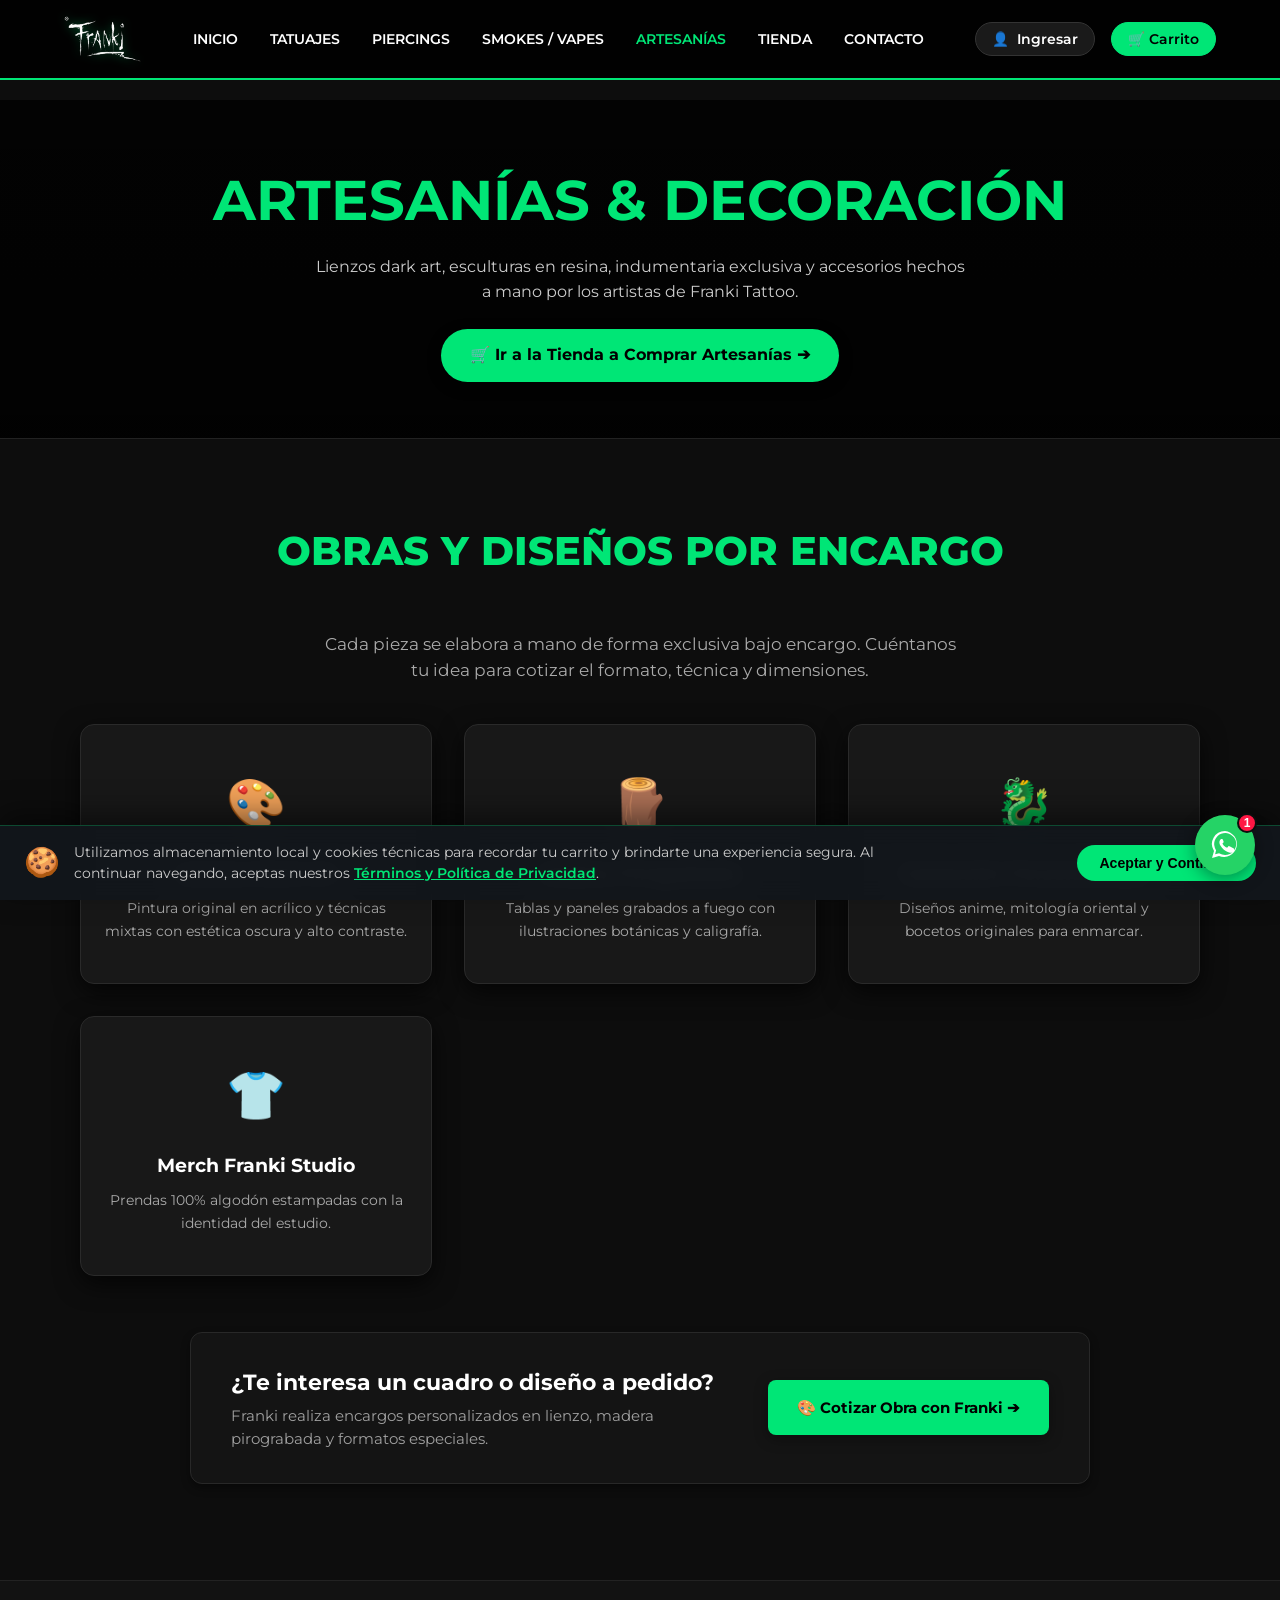
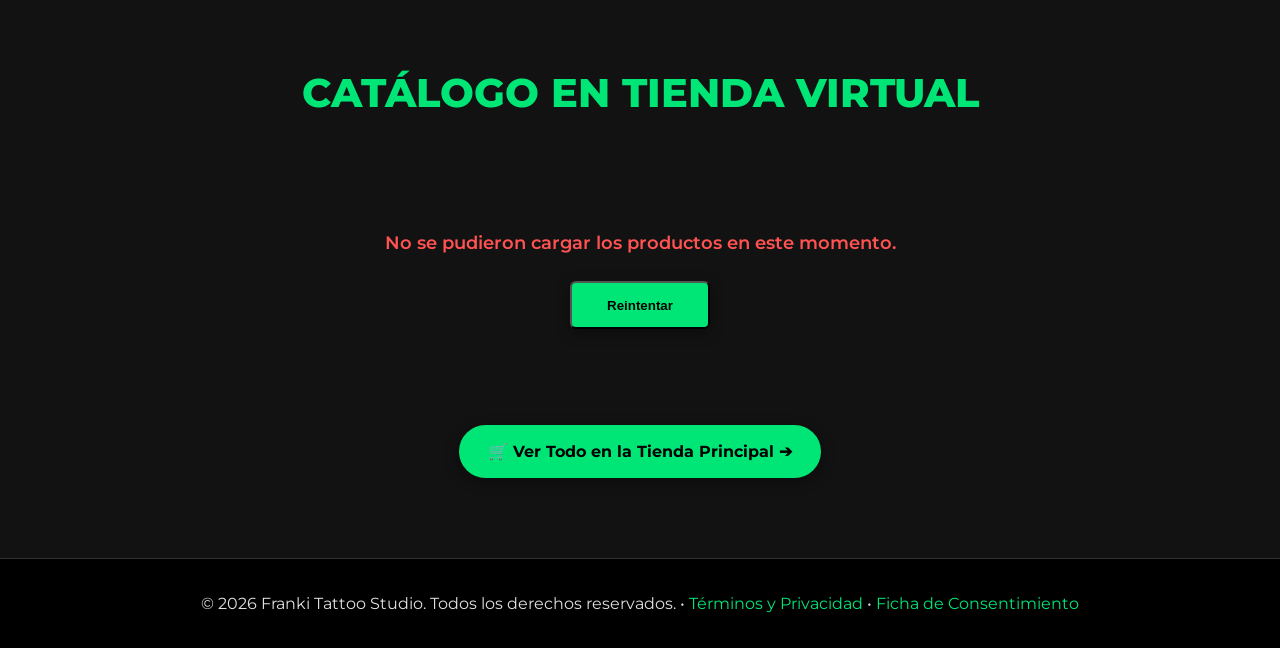
==== commit 7c979f1d: "fix(ui): remove tattoo badge leaving only franki signature and adjust mobile chatbot position above " ====
--- a/wwwroot/artesanias.html
+++ b/wwwroot/artesanias.html
@@ -40,8 +40,7 @@
 
     <header>
         <a href="index.html" class="logo">
-            <img src="images/franki-logo-transparent.png" alt="Franki Tattoo" class="logo-img" />
-            <span class="logo-badge">Tattoo</span>
+            <img src="images/franki-logo-transparent.png" alt="Franki" class="logo-img" />
         </a>
         
         <div class="header-actions-mobile">
@@ -150,6 +149,23 @@
         <p>&copy; 2026 Franki Tattoo Studio. Todos los derechos reservados. • <a href="privacidad-terminos.html" style="color:#00e676; text-decoration:none;">Términos y Privacidad</a> • <a href="consentimiento.html" style="color:#00e676; text-decoration:none;">Ficha de Consentimiento</a></p>
     </footer>
 
+    <!-- Barra Flotante de Acción Rápida para Celulares (Mobile Action Dock) -->
+    <nav class="mobile-action-dock" aria-label="Acciones rápidas">
+        <button type="button" class="dock-action-item dock-highlight" onclick="openChatbot('Artesanias')" aria-label="Cotizar o Agendar">
+            <svg class="dock-icon-svg" viewBox="0 0 24 24"><path d="M20 2H4c-1.1 0-2 .9-2 2v18l4-4h14c1.1 0 2-.9 2-2V4c0-1.1-.9-2-2-2zm0 14H6l-2 2V4h16v12z"/></svg>
+            <span>Cotizar</span>
+        </button>
+        <button type="button" class="dock-action-item" onclick="Cart.openDrawer()" aria-label="Carrito de compras">
+            <svg class="dock-icon-svg" viewBox="0 0 24 24"><path d="M7 18c-1.1 0-1.99.9-1.99 2S5.9 22 7 22s2-.9 2-2-.9-2-2-2zM1 2v2h2l3.6 7.59-1.35 2.45c-.16.28-.25.61-.25.96 0 1.1.9 2 2 2h12v-2H7.42c-.14 0-.25-.11-.25-.25l.03-.12.9-1.63h7.45c.75 0 1.41-.41 1.75-1.03l3.58-6.49c.08-.14.12-.31.12-.48 0-.55-.45-1-1-1H5.21l-.94-2H1zm16 16c-1.1 0-1.99.9-1.99 2s.89 2 1.99 2 2-.9 2-2-.9-2-2-2z"/></svg>
+            <span>Carrito</span>
+            <span id="ft-dock-cart-badge" class="dock-cart-badge-count ft-cart-badge" style="display:none;">0</span>
+        </button>
+        <a href="https://www.google.com/maps?cid=12488049835997532476" target="_blank" rel="noopener" class="dock-action-item" aria-label="Ubicación en Google Maps">
+            <svg class="dock-icon-svg" viewBox="0 0 24 24"><path d="M12 2C8.13 2 5 5.13 5 9c0 5.25 7 13 7 13s7-7.75 7-13c0-3.87-3.13-7-7-7zm0 9.5c-1.38 0-2.5-1.12-2.5-2.5s1.12-2.5 2.5-2.5 2.5 1.12 2.5 2.5-1.12 2.5-2.5 2.5z"/></svg>
+            <span>Ubicación</span>
+        </a>
+    </nav>
+
     <!-- Scripts -->
     <script src="js/nav.js?v=2"></script>
     <script src="js/chatbot.js?v=3"></script>
--- a/wwwroot/css/public.css
+++ b/wwwroot/css/public.css
@@ -61,27 +61,20 @@
   opacity: 0.9;
 }
 .logo-img {
-  height: 48px;
+  height: 46px;
   width: auto;
-  max-width: 130px;
+  max-width: 150px;
   object-fit: contain;
   display: block;
-  filter: drop-shadow(0 0 6px rgba(0, 230, 118, 0.45));
-  transition: transform 0.3s ease, filter 0.3s ease;
+  filter: drop-shadow(0 0 5px rgba(0, 230, 118, 0.45));
+  transition: transform 0.25s ease, filter 0.25s ease;
 }
 .logo:hover .logo-img {
-  transform: scale(1.05);
-  filter: drop-shadow(0 0 12px rgba(0, 230, 118, 0.8));
+  transform: scale(1.06);
+  filter: drop-shadow(0 0 10px rgba(0, 230, 118, 0.8));
 }
 .logo-badge {
-  font-size: 0.82rem;
-  font-weight: 800;
-  color: #00e676;
-  letter-spacing: 2px;
-  text-transform: uppercase;
-  border-left: 2px solid #333;
-  padding-left: 0.5rem;
-  line-height: 1;
+  display: none;
 }
 
 nav ul {
@@ -3325,4 +3318,31 @@
   .cookie-banner {
     bottom: calc(64px + env(safe-area-inset-bottom, 0px)) !important;
   }
-}
+
+  /* Posicionamiento flotante del Chatbot en Móvil para despejar Ubicación y dock inferior */
+  #ft-chatbot-container {
+    bottom: calc(75px + env(safe-area-inset-bottom, 0px)) !important;
+    right: 15px !important;
+    z-index: 999;
+  }
+
+  .ft-chat-toggle-btn {
+    width: 52px;
+    height: 52px;
+    box-shadow: 0 4px 16px rgba(0, 0, 0, 0.55);
+  }
+
+  .ft-chat-toggle-btn svg {
+    width: 28px;
+    height: 28px;
+  }
+
+  .ft-chat-window {
+    bottom: 60px;
+    right: 0;
+    width: calc(100vw - 30px);
+    max-width: 360px;
+    max-height: calc(100vh - 150px);
+  }
+}
+
